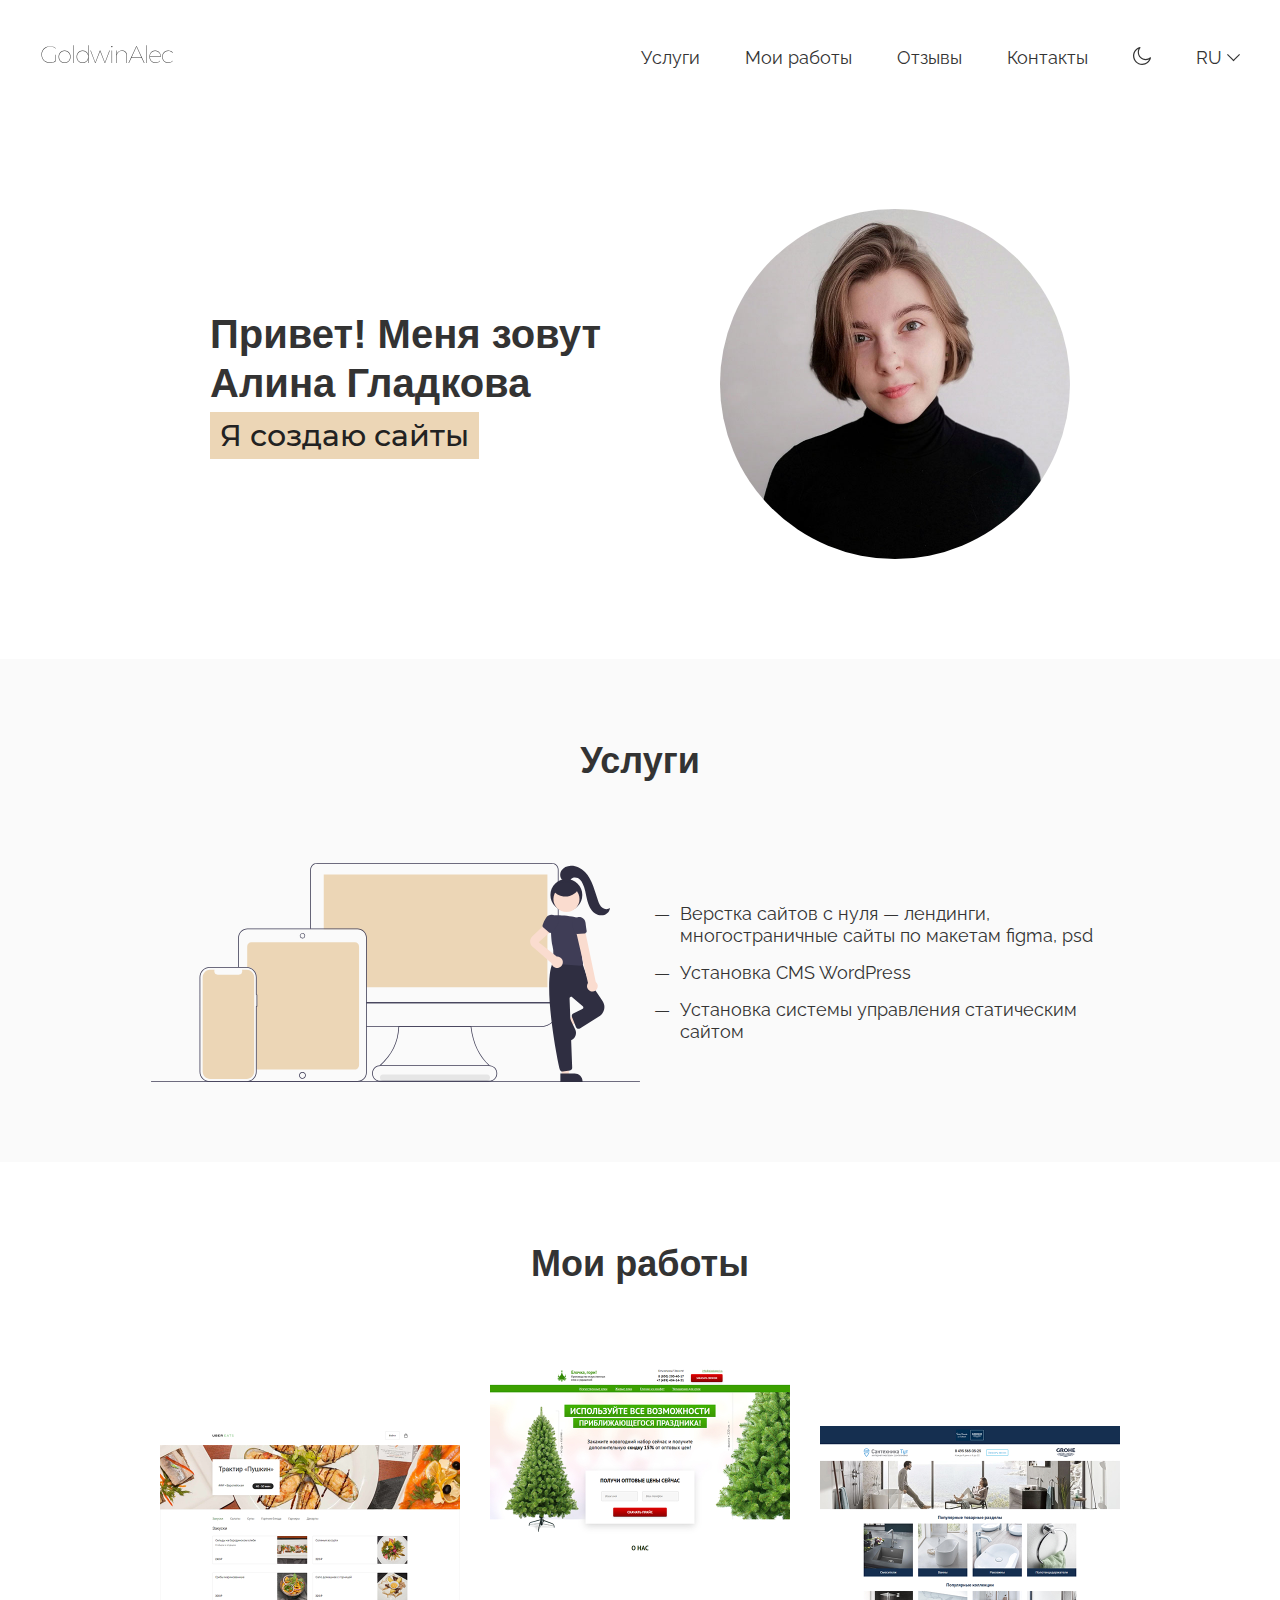
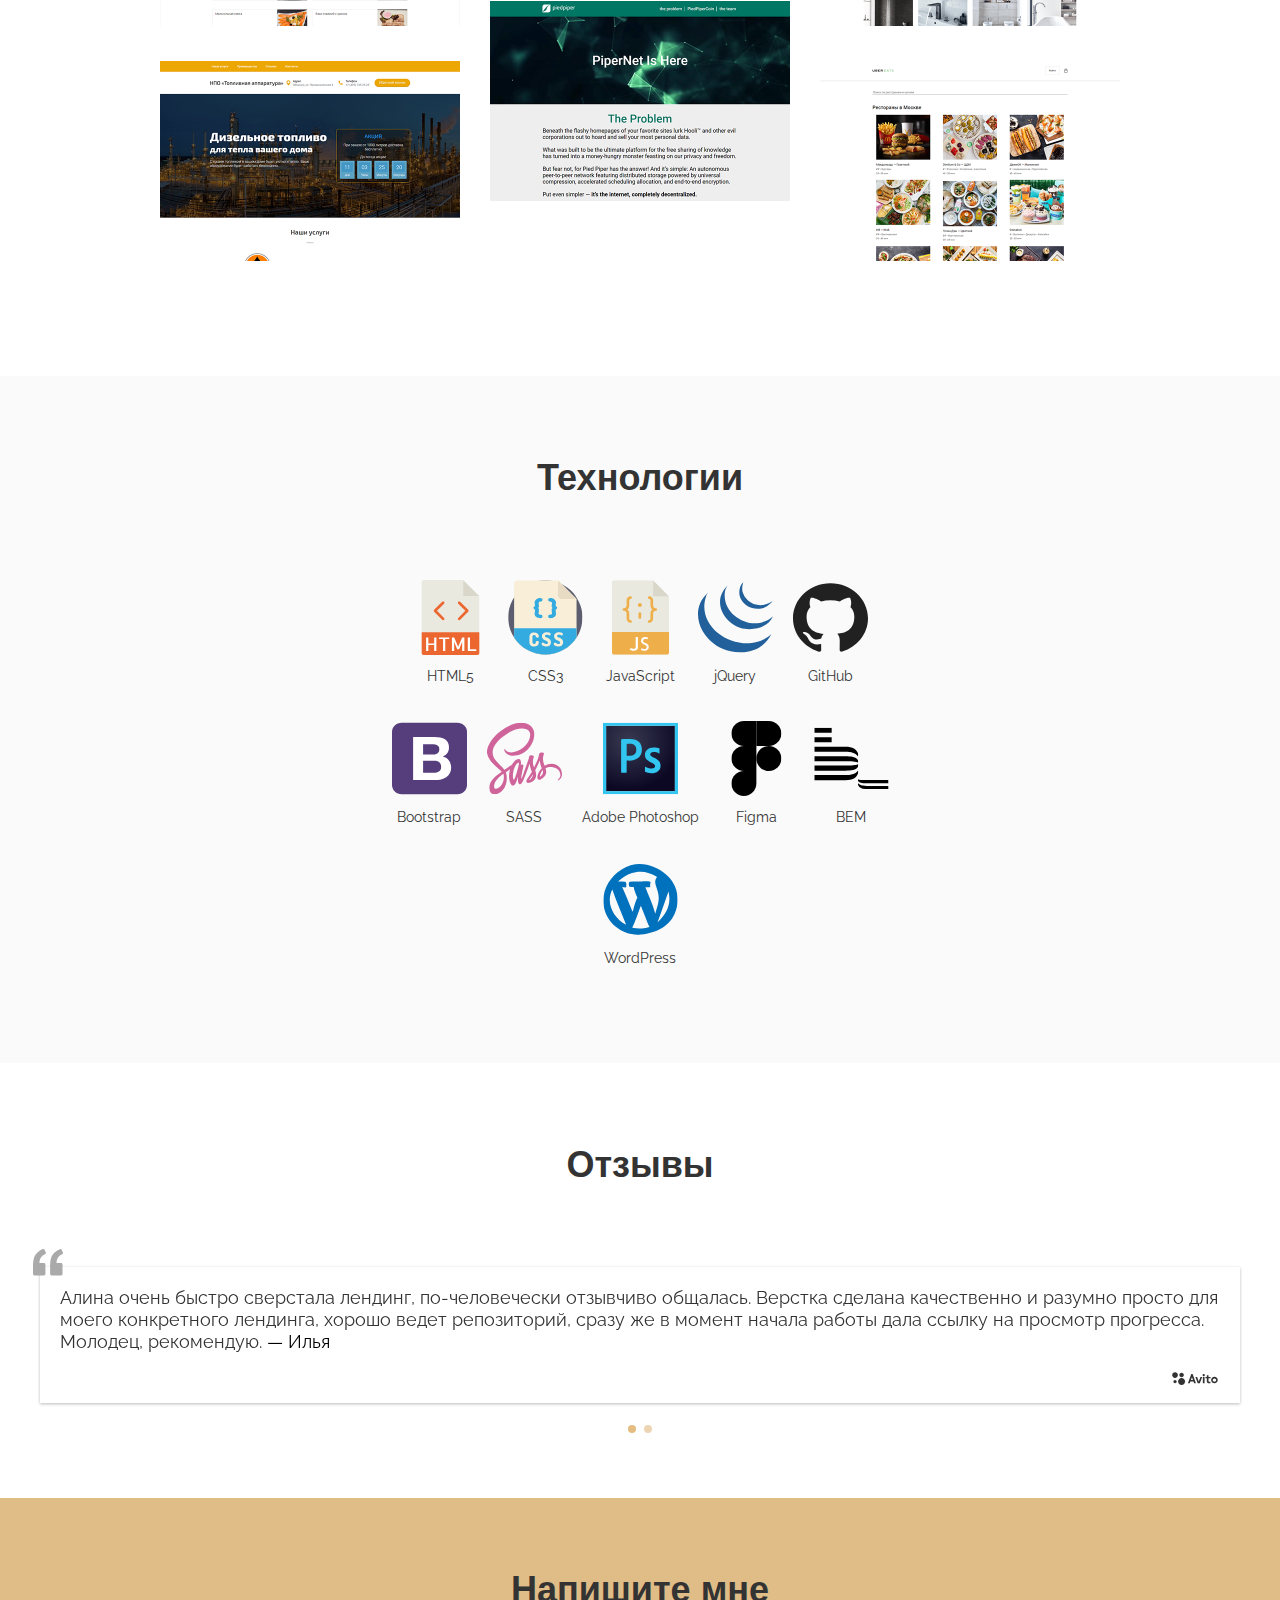
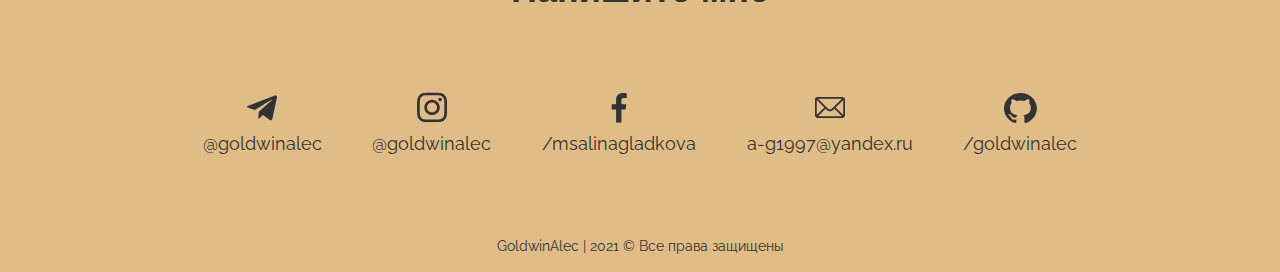
==== index.html @ f37d3c30 "Update theme switch" ====
<!DOCTYPE html>
<html lang="ru">
  <head>
    <meta charset="UTF-8" />
    <meta name="viewport" content="width=device-width, initial-scale=1.0" />
    <title>Разработка сайтов &mdash; GoldwinAlec</title>
    <meta
      name="keywords"
      content="верстка и создание сайтов с нуля по макетам figma, psd, wordpress, установка админ-панели, textolite, вебсайт"
    />
    <meta
      name="description"
      content="Верстка и создание сайтов с нуля по макетам figma, psd, натяжка на WordPress, установка системы управления статическим сайтом"
    />
    <link rel="shortcut icon" href="/images/favicon.ico" type="image/x-icon" />
    <link rel="shortcut icon" href="images/favicon.ico" />
    <link rel="icon" sizes="16x16 32x32 64x64" href="images/favicon.ico" />
    <link
      rel="icon"
      type="image/png"
      sizes="196x196"
      href="images/favicon-192.png"
    />
    <link
      rel="icon"
      type="image/png"
      sizes="160x160"
      href="images/favicon-160.png"
    />
    <link
      rel="icon"
      type="image/png"
      sizes="96x96"
      href="images/favicon-96.png"
    />
    <link
      rel="icon"
      type="image/png"
      sizes="64x64"
      href="images/favicon-64.png"
    />
    <link
      rel="icon"
      type="image/png"
      sizes="32x32"
      href="images/favicon-32.png"
    />
    <link
      rel="icon"
      type="image/png"
      sizes="16x16"
      href="images/favicon-16.png"
    />
    <link rel="apple-touch-icon" href="/favicon-57.png" />
    <link
      rel="apple-touch-icon"
      sizes="114x114"
      href="images/favicon-114.png"
    />
    <link rel="apple-touch-icon" sizes="72x72" href="images/favicon-72.png" />
    <link
      rel="apple-touch-icon"
      sizes="144x144"
      href="images/favicon-144.png"
    />
    <link rel="apple-touch-icon" sizes="60x60" href="images/favicon-60.png" />
    <link
      rel="apple-touch-icon"
      sizes="120x120"
      href="images/favicon-120.png"
    />
    <link rel="apple-touch-icon" sizes="76x76" href="images/favicon-76.png" />
    <link
      rel="apple-touch-icon"
      sizes="152x152"
      href="images/favicon-152.png"
    />
    <link
      rel="apple-touch-icon"
      sizes="180x180"
      href="images/favicon-180.png"
    />
    <meta name="msapplication-TileColor" content="#FFFFFF" />
    <meta name="msapplication-TileImage" content="images/favicon-144.png" />
    <meta name="msapplication-config" content="/browserconfig.xml" />
    <link rel="stylesheet" href="/css/normalize.css" />
    <link rel="stylesheet" href="/css/swiper.min.css" />
    <link rel="stylesheet" href="/css/style.css" />
  </head>

  <body class="page page--dark">
    <header class="header">
      <div class="container">
        <div class="header__inner">
          <svg
            class="header__logo"
            width="134"
            height="29"
            viewBox="0 0 134 29"
            fill="none"
            xmlns="http://www.w3.org/2000/svg"
          >
            <path
              d="M15.432 14.768H15.888V20.912C15.184 21.616 14.328 22.152 13.32 22.52C12.328 22.888 11.256 23.072 10.104 23.072C8.456 23.072 6.968 22.704 5.64 21.968C4.328 21.232 3.296 20.224 2.544 18.944C1.792 17.648 1.416 16.2 1.416 14.6C1.416 13 1.792 11.56 2.544 10.28C3.296 8.984 4.328 7.968 5.64 7.232C6.968 6.496 8.456 6.128 10.104 6.128C11.272 6.128 12.352 6.312 13.344 6.68C14.336 7.032 15.184 7.56 15.888 8.264L15.6 8.6C14.192 7.256 12.36 6.584 10.104 6.584C8.568 6.584 7.168 6.936 5.904 7.64C4.656 8.344 3.672 9.312 2.952 10.544C2.248 11.76 1.896 13.112 1.896 14.6C1.896 16.088 2.248 17.448 2.952 18.68C3.672 19.896 4.656 20.856 5.904 21.56C7.168 22.264 8.568 22.616 10.104 22.616C12.328 22.616 14.104 21.984 15.432 20.72V14.768ZM24.5859 23.072C23.4499 23.072 22.4179 22.808 21.4899 22.28C20.5779 21.736 19.8579 20.984 19.3299 20.024C18.8179 19.064 18.5619 17.984 18.5619 16.784C18.5619 15.584 18.8179 14.512 19.3299 13.568C19.8579 12.608 20.5779 11.864 21.4899 11.336C22.4179 10.792 23.4499 10.52 24.5859 10.52C25.7219 10.52 26.7459 10.792 27.6579 11.336C28.5859 11.864 29.3059 12.608 29.8179 13.568C30.3459 14.512 30.6099 15.584 30.6099 16.784C30.6099 17.984 30.3459 19.064 29.8179 20.024C29.3059 20.984 28.5859 21.736 27.6579 22.28C26.7459 22.808 25.7219 23.072 24.5859 23.072ZM24.5859 22.616C25.6259 22.616 26.5699 22.368 27.4179 21.872C28.2659 21.376 28.9299 20.688 29.4099 19.808C29.8899 18.912 30.1299 17.904 30.1299 16.784C30.1299 15.664 29.8899 14.664 29.4099 13.784C28.9299 12.888 28.2659 12.2 27.4179 11.72C26.5699 11.224 25.6259 10.976 24.5859 10.976C23.5459 10.976 22.6019 11.224 21.7539 11.72C20.9059 12.2 20.2419 12.888 19.7619 13.784C19.2819 14.664 19.0419 15.664 19.0419 16.784C19.0419 17.904 19.2819 18.912 19.7619 19.808C20.2419 20.688 20.9059 21.376 21.7539 21.872C22.6019 22.368 23.5459 22.616 24.5859 22.616ZM33.3544 5.192H33.8344V23H33.3544V5.192ZM48.6184 5.192V23H48.1384V19.208C47.7224 20.392 47.0184 21.336 46.0264 22.04C45.0344 22.728 43.8904 23.072 42.5944 23.072C41.4744 23.072 40.4504 22.808 39.5224 22.28C38.6104 21.736 37.8904 20.984 37.3624 20.024C36.8344 19.064 36.5704 17.984 36.5704 16.784C36.5704 15.584 36.8344 14.512 37.3624 13.568C37.8904 12.608 38.6104 11.864 39.5224 11.336C40.4504 10.792 41.4744 10.52 42.5944 10.52C43.8744 10.52 45.0104 10.872 46.0024 11.576C47.0104 12.264 47.7224 13.192 48.1384 14.36V5.192H48.6184ZM42.5944 22.616C43.6344 22.616 44.5784 22.368 45.4264 21.872C46.2744 21.376 46.9384 20.688 47.4184 19.808C47.8984 18.912 48.1384 17.904 48.1384 16.784C48.1384 15.664 47.8984 14.664 47.4184 13.784C46.9384 12.888 46.2744 12.2 45.4264 11.72C44.5784 11.224 43.6344 10.976 42.5944 10.976C41.5544 10.976 40.6104 11.224 39.7624 11.72C38.9144 12.2 38.2504 12.888 37.7704 13.784C37.2904 14.664 37.0504 15.664 37.0504 16.784C37.0504 17.904 37.2904 18.912 37.7704 19.808C38.2504 20.688 38.9144 21.376 39.7624 21.872C40.6104 22.368 41.5544 22.616 42.5944 22.616ZM69.8799 10.592L65.1039 23H64.6719L60.1119 11.264L55.5279 23H55.1199L50.3439 10.592H50.8239L55.3119 22.424L59.8719 10.592H60.3279L64.8879 22.424L69.3759 10.592H69.8799ZM71.6053 10.592H72.0853V23H71.6053V10.592ZM71.8453 7.16C71.6693 7.16 71.5173 7.096 71.3893 6.968C71.2773 6.84 71.2213 6.696 71.2213 6.536C71.2213 6.36 71.2773 6.216 71.3893 6.104C71.5173 5.976 71.6693 5.912 71.8453 5.912C72.0053 5.912 72.1493 5.976 72.2773 6.104C72.4053 6.216 72.4693 6.36 72.4693 6.536C72.4693 6.696 72.4053 6.84 72.2773 6.968C72.1493 7.096 72.0053 7.16 71.8453 7.16ZM81.9733 10.52C83.5253 10.52 84.7413 10.968 85.6213 11.864C86.5013 12.744 86.9413 14.016 86.9413 15.68V23H86.4613V15.68C86.4613 14.16 86.0693 13 85.2853 12.2C84.5173 11.384 83.4213 10.976 81.9973 10.976C80.3813 10.976 79.1013 11.464 78.1573 12.44C77.2293 13.4 76.7653 14.672 76.7653 16.256V23H76.2853V10.592H76.7653V13.904C77.1493 12.848 77.7893 12.024 78.6853 11.432C79.5813 10.824 80.6773 10.52 81.9733 10.52ZM101.629 17.936H91.3566L89.0046 23H88.4526L96.2526 6.2H96.7326L104.533 23H103.981L101.629 17.936ZM101.413 17.48L96.4926 6.848L91.5726 17.48H101.413ZM106.2 5.192H106.68V23H106.2V5.192ZM120.912 16.784H109.872C109.872 17.904 110.12 18.912 110.616 19.808C111.112 20.688 111.792 21.376 112.656 21.872C113.536 22.368 114.52 22.616 115.608 22.616C116.456 22.616 117.248 22.456 117.984 22.136C118.736 21.8 119.352 21.32 119.832 20.696L120.168 21.032C119.624 21.688 118.952 22.192 118.152 22.544C117.352 22.896 116.504 23.072 115.608 23.072C114.424 23.072 113.36 22.808 112.416 22.28C111.488 21.736 110.752 20.984 110.208 20.024C109.68 19.064 109.416 17.984 109.416 16.784C109.416 15.584 109.664 14.512 110.16 13.568C110.656 12.608 111.336 11.864 112.2 11.336C113.08 10.792 114.064 10.52 115.152 10.52C116.224 10.52 117.2 10.784 118.08 11.312C118.96 11.84 119.648 12.568 120.144 13.496C120.656 14.424 120.912 15.48 120.912 16.664V16.784ZM115.152 10.976C114.192 10.976 113.32 11.208 112.536 11.672C111.752 12.136 111.12 12.776 110.64 13.592C110.176 14.408 109.92 15.32 109.872 16.328H120.456C120.408 15.32 120.144 14.408 119.664 13.592C119.184 12.776 118.552 12.136 117.768 11.672C116.984 11.208 116.112 10.976 115.152 10.976ZM128.278 23.072C127.11 23.072 126.062 22.808 125.134 22.28C124.206 21.736 123.478 20.992 122.95 20.048C122.438 19.088 122.182 18 122.182 16.784C122.182 15.568 122.438 14.488 122.95 13.544C123.478 12.584 124.206 11.84 125.134 11.312C126.062 10.784 127.11 10.52 128.278 10.52C129.19 10.52 130.03 10.696 130.798 11.048C131.582 11.384 132.23 11.88 132.742 12.536L132.406 12.896C131.942 12.256 131.35 11.776 130.63 11.456C129.91 11.136 129.126 10.976 128.278 10.976C127.206 10.976 126.238 11.224 125.374 11.72C124.526 12.2 123.862 12.888 123.382 13.784C122.902 14.664 122.662 15.664 122.662 16.784C122.662 17.92 122.902 18.928 123.382 19.808C123.862 20.688 124.526 21.376 125.374 21.872C126.238 22.368 127.206 22.616 128.278 22.616C129.126 22.616 129.91 22.456 130.63 22.136C131.35 21.816 131.942 21.336 132.406 20.696L132.742 21.056C132.23 21.712 131.582 22.216 130.798 22.568C130.03 22.904 129.19 23.072 128.278 23.072Z"
            />
          </svg>
          <div class="header__nav">
            <a class="header__nav-toggle" id="header__nav-toggle" href="#">
              <span class="header__nav-line"></span>
              <span class="header__nav-line"></span>
              <span class="header__nav-line"></span>
            </a>
            <ul class="header__menu">
              <li class="header__menu-item">
                <a class="header__menu-link" href="#services">Услуги</a>
              </li>
              <li class="header__menu-item">
                <a class="header__menu-link" href="#projects">Мои работы</a>
              </li>
              <li class="header__menu-item">
                <a class="header__menu-link" href="#feedback">Отзывы</a>
              </li>
              <li class="header__menu-item">
                <a class="header__menu-link" href="#contacts">Контакты</a>
              </li>
              <li class="header__menu-item header__theme"></li>
              <li class="header__menu-item header__lang header__lang--dark">
                RU
                <img
                  src="/images/arrow-down.svg"
                  alt="Язык"
                  class="header__lang-img header__lang-img--dark"
                />
                <img
                  src="/images/arrow-down-light.svg"
                  alt="Язык"
                  class="header__lang-img header__lang-img--light"
                />
                <a
                  href="https://goldwinalec.netlify.app/"
                  class="header__lang-link header__lang-link--disabled"
                  >EN</a
                >
              </li>
            </ul>
          </div>
          <!-- /.header__nav -->
        </div>
      </div>
    </header>
    <main class="main">
      <div class="container">
        <div class="main__inner">
          <h1 class="main__title">
            Привет! Меня зовут Алина Гладкова
            <span class="main__text">Я создаю сайты</span>
          </h1>
          <img class="main__img" src="/images/main-img.jpg" alt="" />
        </div>
      </div>
    </main>
    <section class="services" id="services">
      <div class="container">
        <h2 class="services__title title">Услуги</h2>
        <div class="services__inner">
          <img
            class="services__img services__img--dark"
            src="/images/services-img.svg"
            alt=""
          />
          <img
            class="services__img services__img--light"
            src="/images/services-img-light.svg"
            alt=""
          />
          <ul class="services__list">
            <li class="services__list-item">
              Верстка сайтов с нуля — лендинги, многостраничные сайты по макетам
              figma, psd
            </li>
            <li class="services__list-item">Установка CMS WordPress</li>
            <li class="services__list-item">
              Установка системы управления статическим сайтом
            </li>
          </ul>
        </div>
      </div>
    </section>
    <section class="projects" id="projects">
      <div class="container">
        <h2 class="projects__title title">Мои работы</h2>
        <div class="projects__items items swiper-container">
          <div class="items__wrapper swiper-wrapper">
            <div class="items__slide swiper-slide">
              <img
                src="/images/works-img-1.jpg"
                alt=""
                class="items__img"
                data-modal="1"
              />
            </div>
            <div class="items__slide swiper-slide">
              <img
                src="/images/works-img-2.jpg"
                alt=""
                class="items__img"
                data-modal="2"
              />
            </div>
            <div class="items__slide swiper-slide">
              <img
                src="/images/works-img-3.jpg"
                alt=""
                class="items__img"
                data-modal="3"
              />
            </div>
            <div class="items__slide swiper-slide">
              <img
                src="/images/works-img-4.jpg"
                alt=""
                class="items__img"
                data-modal="4"
              />
            </div>
            <div class="items__slide swiper-slide">
              <img
                src="/images/works-img-5.jpg"
                alt=""
                class="items__img"
                data-modal="5"
              />
            </div>
            <div class="items__slide swiper-slide">
              <img
                src="/images/works-img-6.jpg"
                alt=""
                class="items__img"
                data-modal="6"
              />
            </div>
          </div>
          <div class="swiper-pagination"></div>
        </div>
      </div>
    </section>
    <section class="technologies" id="technologies">
      <div class="container">
        <h2 class="technologies__title title">Технологии</h2>
        <div class="technologies__items">
          <div class="technologies__item item">
            <img src="/images/technologies-1.svg" alt="" class="item__img" />
            <h3 class="item__title">HTML5</h3>
          </div>
          <div class="technologies__item item">
            <img src="/images/technologies-2.svg" alt="" class="item__img" />
            <h3 class="item__title">CSS3</h3>
          </div>
          <div class="technologies__item item">
            <img src="/images/technologies-3.svg" alt="" class="item__img" />
            <h3 class="item__title">JavaScript</h3>
          </div>
          <div class="technologies__item item">
            <img src="/images/technologies-4.svg" alt="" class="item__img" />
            <h3 class="item__title">jQuery</h3>
          </div>
          <div class="technologies__item item">
            <img
              src="/images/technologies-5.svg"
              alt=""
              class="item__img item__img--switch item__img--dark"
            />
            <img
              src="/images/technologies-5-light.svg"
              alt=""
              class="item__img item__img--switch item__img--light"
            />
            <h3 class="item__title">GitHub</h3>
          </div>
          <div class="technologies__item item">
            <img src="/images/technologies-6.svg" alt="" class="item__img" />
            <h3 class="item__title">Bootstrap</h3>
          </div>
          <div class="technologies__item item">
            <img src="/images/technologies-7.svg" alt="" class="item__img" />
            <h3 class="item__title">SASS</h3>
          </div>
          <div class="technologies__item item">
            <img src="/images/technologies-8.svg" alt="" class="item__img" />
            <h3 class="item__title">Adobe Photoshop</h3>
          </div>
          <div class="technologies__item item">
            <img
              src="/images/technologies-9.svg"
              alt=""
              class="item__img item__img--switch item__img--dark"
            />
            <img
              src="/images/technologies-9-light.svg"
              alt=""
              class="item__img item__img--switch item__img--light"
            />
            <h3 class="item__title">Figma</h3>
          </div>
          <div class="technologies__item item">
            <img
              src="/images/technologies-10.svg"
              alt=""
              class="item__img item__img--switch item__img--dark"
            />
            <img
              src="/images/technologies-10-light.svg"
              alt=""
              class="item__img item__img--switch item__img--light"
            />
            <h3 class="item__title">BEM</h3>
          </div>
          <div class="technologies__item item">
            <img src="/images/technologies-11.svg" alt="" class="item__img" />
            <h3 class="item__title">WordPress</h3>
          </div>
        </div>
      </div>
    </section>
    <section class="feedback" id="feedback">
      <div class="container">
        <h2 class="feedback__title title">Отзывы</h2>
        <div class="feedback__items swiper-container">
          <div class="swiper-wrapper">
            <div class="feedback__item feedback__item--avito swiper-slide">
              <p class="feedback__text">
                Алина очень быстро сверстала лендинг, по-человечески отзывчиво
                общалась. Верстка сделана качественно и разумно просто для моего
                конкретного лендинга, хорошо ведет репозиторий, сразу же в
                момент начала работы дала ссылку на просмотр прогресса. Молодец,
                рекомендую.
                <span class="feedback__author">&mdash; Илья</span>
              </p>
              <a
                href="https://www.avito.ru/user/b285ab4ba433742251fb1640a9ac8f60/profile?id=2037379224&src=item&page_from=from_item_card&iid=2037379224"
                class="feedback__link"
                target="_blank"
                ><img
                  src="/images/avito.svg"
                  alt="Avito"
                  class="img__feedback__link-img"
              /></a>
            </div>
            <div class="feedback__item feedback__item--avito swiper-slide">
              <p class="feedback__text">
                Грамотный, отзывчивый специалист. Работает четко и качественно,
                предоплату в данном случае считаю вполне справедливой. Остался
                доволен :)
                <span class="feedback__author">&mdash; Максим</span>
              </p>
              <a
                href="https://www.avito.ru/user/b285ab4ba433742251fb1640a9ac8f60/profile?id=2037379224&src=item&page_from=from_item_card&iid=2037379224"
                class="feedback__link"
                target="_blank"
                ><img
                  src="/images/avito.svg"
                  alt="Avito"
                  class="img__feedback__link-img"
              /></a>
            </div>
          </div>
          <div class="swiper-pagination"></div>
        </div>
      </div>
    </section>
    <footer class="footer" id="contacts">
      <div class="container">
        <h3 class="footer__title title">Напишите мне</h3>
        <div class="footer__inner">
          <ul class="footer__social social-list">
            <li class="social-list__item">
              <a
                href="https://t.me/goldwinalec"
                class="social-list__link"
                target="_blank"
              >
                <img
                  src="/images/social-icon-1.svg"
                  alt=""
                  class="social-list__img"
                /><span>@goldwinalec</span>
              </a>
            </li>
            <li class="social-list__item">
              <a
                href="https://www.instagram.com/goldwinalec"
                class="social-list__link"
                target="_blank"
              >
                <img
                  src="/images/social-icon-2.svg"
                  alt=""
                  class="social-list__img"
                /><span>@goldwinalec</span>
              </a>
            </li>
            <li class="social-list__item">
              <a
                href="https://www.facebook.com/msalinagladkova"
                class="social-list__link"
                target="_blank"
              >
                <img
                  src="/images/social-icon-3.svg"
                  alt=""
                  class="social-list__img"
                /><span>/msalinagladkova</span>
              </a>
            </li>
            <li class="social-list__item">
              <a
                href="mailto:a-g1997@yandex.ru"
                class="social-list__link"
                target="_blank"
              >
                <img
                  src="/images/social-icon-4.svg"
                  alt=""
                  class="social-list__img"
                /><span>a-g1997@yandex.ru</span>
              </a>
            </li>
            <li class="social-list__item">
              <a
                href="https://github.com/goldwinalec"
                class="social-list__link"
                target="_blank"
              >
                <img
                  src="/images/social-icon-5.svg"
                  alt=""
                  class="social-list__img"
                />/goldwinalec<span></span>
              </a>
            </li>
          </ul>
        </div>
        <div class="footer__policy">
          GoldwinAlec | 2021 © Все права защищены
        </div>
      </div>
    </footer>
    <div class="modal modal--dark" data-modal="1">
      <div class="container">
        <div class="modal__inner">
          <table class="modal__table table">
            <tr class="table__row">
              <td class="table__title">Тип проекта:</td>
              <td class="table__text">Учебный</td>
            </tr>
            <tr class="table__row">
              <td class="table__title">Задачи:</td>
              <td class="table__text">
                <ul class="table__list">
                  <li class="table__list-item">
                    Верстка страницы по макету адаптивно с использованием
                    Bootstrap
                  </li>
                  <li class="table__list-item">
                    Табы-переключатели меню на JavaScript
                  </li>
                  <li class="table__list-item">
                    Кнопка возврата к началу страницы
                  </li>
                </ul>
              </td>
            </tr>
            <tr class="table__row">
              <td class="table__title">Срок выполнения:</td>
              <td class="table__text">2 дня</td>
            </tr>
            <tr class="table__row">
              <td class="table__title">Ссылка:</td>
              <td class="table__text">
                <a
                  class="table__link"
                  href="https://goldwinalec-pushkin-restaurant.netlify.app"
                  target="_blank"
                  >https://goldwinalec-pushkin-restaurant.netlify.app</a
                >
              </td>
            </tr>
          </table>
          <div class="modal__mockups mockups">
            <div class="mockups__devices devices__laptop">
              <div class="devices__laptop-screen">
                <img
                  src="/images/mockups-laptop-1.jpg"
                  class="mockups__laptop"
                  alt=""
                />
              </div>
            </div>
            <div class="mockups__devices devices__mobile">
              <div class="devices__mobile-screen">
                <img
                  src="/images/mockups-mobile-1.jpg"
                  class="mockups__mobile"
                  alt=""
                />
              </div>
            </div>
          </div>
        </div>
        <img class="modal__close" src="/images/close.svg" alt="" />
      </div>
    </div>
    <div class="modal modal--dark" data-modal="2">
      <div class="container">
        <div class="modal__inner">
          <table class="modal__table table">
            <tr class="table__row">
              <td class="table__title">Тип проекта:</td>
              <td class="table__text">Учебный</td>
            </tr>
            <tr class="table__row">
              <td class="table__title">Задачи:</td>
              <td class="table__text">
                <ul class="table__list">
                  <li class="table__list-item">
                    Верстка лендинга по макету адаптивно с использованием
                    Bootstrap
                  </li>
                  <li class="table__list-item">
                    Слайдер с товарами каталогов для мобильных устройств
                  </li>
                  <li class="table__list-item">
                    Кнопка возврата к началу страницы
                  </li>
                  <li class="table__list-item">Интерактивная карта</li>
                </ul>
              </td>
            </tr>
            <tr class="table__row">
              <td class="table__title">Срок выполнения:</td>
              <td class="table__text">7 дней</td>
            </tr>
            <tr class="table__row">
              <td class="table__title">Ссылка:</td>
              <td class="table__text">
                <a
                  class="table__link"
                  href="https://goldwinalec-christmas-trees.netlify.app/"
                  target="_blank"
                  >https://goldwinalec-christmas-trees.netlify.app/</a
                >
              </td>
            </tr>
          </table>
          <div class="modal__mockups mockups">
            <div class="mockups__devices devices__laptop">
              <div class="devices__laptop-screen">
                <img
                  src="/images/mockups-laptop-2.jpg"
                  class="mockups__laptop"
                  alt=""
                />
              </div>
            </div>
            <div class="mockups__devices devices__mobile">
              <div class="devices__mobile-screen">
                <img
                  src="/images/mockups-mobile-2.jpg"
                  class="mockups__mobile"
                  alt=""
                />
              </div>
            </div>
          </div>
        </div>
        <img class="modal__close" src="/images/close.svg" alt="" />
      </div>
    </div>
    <div class="modal modal--dark" data-modal="3">
      <div class="container">
        <div class="modal__inner">
          <table class="modal__table table">
            <tr class="table__row">
              <td class="table__title">Тип проекта:</td>
              <td class="table__text">Учебный</td>
            </tr>
            <tr class="table__row">
              <td class="table__title">Задачи:</td>
              <td class="table__text">
                <ul class="table__list">
                  <li class="table__list-item">
                    Верстка одной страницы сайта по макету адаптивно с
                    использованием Bootstrap
                  </li>
                  <li class="table__list-item">
                    Слайдер с товарами разных категорий на мобильных устройствах
                  </li>
                  <li class="table__list-item">
                    Увеличение изображений в каталогах при наведении
                  </li>
                </ul>
              </td>
            </tr>
            <tr class="table__row">
              <td class="table__title">Срок выполнения:</td>
              <td class="table__text">3 дня</td>
            </tr>
            <tr class="table__row">
              <td class="table__title">Ссылка:</td>
              <td class="table__text">
                <a
                  class="table__link"
                  href="https://goldwinalec-santehnika-tut.netlify.app/"
                  target="_blank"
                  >https://goldwinalec-santehnika-tut.netlify.app/</a
                >
              </td>
            </tr>
          </table>
          <div class="modal__mockups mockups">
            <div class="mockups__devices devices__laptop">
              <div class="devices__laptop-screen">
                <img
                  src="/images/mockups-laptop-3.jpg"
                  class="mockups__laptop"
                  alt=""
                />
              </div>
            </div>
            <div class="mockups__devices devices__mobile">
              <div class="devices__mobile-screen">
                <img
                  src="/images/mockups-mobile-3.jpg"
                  class="mockups__mobile"
                  alt=""
                />
              </div>
            </div>
          </div>
        </div>
        <img class="modal__close" src="/images/close.svg" alt="" />
      </div>
    </div>
    <div class="modal modal--dark" data-modal="4">
      <div class="container">
        <div class="modal__inner">
          <table class="modal__table table">
            <tr class="table__row">
              <td class="table__title">Тип проекта:</td>
              <td class="table__text">Коммерческий</td>
            </tr>
            <tr class="table__row">
              <td class="table__title">Задачи:</td>
              <td class="table__text">
                <ul class="table__list">
                  <li class="table__list-item">
                    Верстка лендинга по шаблону кроссбраузерно и адаптивно
                  </li>
                  <li class="table__list-item">Эффект параллакса</li>
                  <li class="table__list-item">
                    Таймер для акции на JavaScript
                  </li>
                  <li class="table__list-item">Слайдер с отзывами</li>
                  <li class="table__list-item">
                    Всплывающее окно для отправки заявки
                  </li>
                  <li class="table__list-item">Натяжка на WordPress</li>
                  <li class="table__list-item">
                    Перенос на хостинг, создание почтовых адресов настройка
                    переадресации
                  </li>
                </ul>
              </td>
            </tr>
            <tr class="table__row">
              <td class="table__title">Срок выполнения:</td>
              <td class="table__text">5 дней</td>
            </tr>
            <tr class="table__row">
              <td class="table__title">Ссылка:</td>
              <td class="table__text">
                <a
                  class="table__link"
                  href="https://petroleum24.ru/"
                  target="_blank"
                  >https://petroleum24.ru/</a
                >
              </td>
            </tr>
          </table>
          <div class="modal__mockups mockups">
            <div class="mockups__devices devices__laptop">
              <div class="devices__laptop-screen">
                <img
                  src="/images/mockups-laptop-4.jpg"
                  class="mockups__laptop"
                  alt=""
                />
              </div>
            </div>
            <div class="mockups__devices devices__mobile">
              <div class="devices__mobile-screen">
                <img
                  src="/images/mockups-mobile-4.jpg"
                  class="mockups__mobile"
                  alt=""
                />
              </div>
            </div>
          </div>
        </div>
        <img class="modal__close" src="/images/close.svg" alt="" />
      </div>
    </div>
    <div class="modal modal--dark" data-modal="5">
      <div class="container">
        <div class="modal__inner">
          <table class="modal__table table">
            <tr class="table__row">
              <td class="table__title">Тип проекта:</td>
              <td class="table__text">Учебный</td>
            </tr>
            <tr class="table__row">
              <td class="table__title">Задачи:</td>
              <td class="table__text">
                <ul class="table__list">
                  <li class="table__list-item">
                    Верстка лендинга по макету адаптивно
                  </li>
                  <li class="table__list-item">Фиксированная шапка</li>
                  <li class="table__list-item">
                    Мобильное меню с анимированной кнопкой
                  </li>
                  <li class="table__list-item">
                    Кнопка возврата к началу страницы
                  </li>
                </ul>
              </td>
            </tr>
            <tr class="table__row">
              <td class="table__title">Срок выполнения:</td>
              <td class="table__text">2 дня</td>
            </tr>
            <tr class="table__row">
              <td class="table__title">Ссылка:</td>
              <td class="table__text">
                <a
                  class="table__link"
                  href="https://goldwinalec-piedpiper.netlify.app"
                  target="_blank"
                  >https://goldwinalec-piedpiper.netlify.app</a
                >
              </td>
            </tr>
          </table>
          <div class="modal__mockups mockups">
            <div class="mockups__devices devices__laptop">
              <div class="devices__laptop-screen">
                <img
                  src="/images/mockups-laptop-5.jpg"
                  class="mockups__laptop"
                  alt=""
                />
              </div>
            </div>
            <div class="mockups__devices devices__mobile">
              <div class="devices__mobile-screen">
                <img
                  src="/images/mockups-mobile-5.jpg"
                  class="mockups__mobile"
                  alt=""
                />
              </div>
            </div>
          </div>
        </div>
        <img class="modal__close" src="/images/close.svg" alt="" />
      </div>
    </div>
    <div class="modal modal--dark" data-modal="6">
      <div class="container">
        <div class="modal__inner">
          <table class="modal__table table">
            <tr class="table__row">
              <td class="table__title">Тип проекта:</td>
              <td class="table__text">Учебный</td>
            </tr>
            <tr class="table__row">
              <td class="table__title">Задачи:</td>
              <td class="table__text">
                <ul class="table__list">
                  <li class="table__list-item">
                    Верстка одной страницы сайта адаптивно
                  </li>
                  <li class="table__list-item">
                    Использование сетки Bootstrap
                  </li>
                  <li class="table__list-item">
                    Переход на страницу трактира Пушкин при нажатии на любой
                    ресторан из списка
                  </li>
                  <li class="table__list-item">
                    Кнопка возврата к началу страницы
                  </li>
                </ul>
              </td>
            </tr>
            <tr class="table__row">
              <td class="table__title">Срок выполнения:</td>
              <td class="table__text">2 дня</td>
            </tr>
            <tr class="table__row">
              <td class="table__title">Ссылка:</td>
              <td class="table__text">
                <a
                  class="table__link"
                  href="https://goldwinalec-ubereats.netlify.app/"
                  target="_blank"
                  >https://goldwinalec-ubereats.netlify.app/</a
                >
              </td>
            </tr>
          </table>
          <div class="modal__mockups mockups">
            <div class="mockups__devices devices__laptop">
              <div class="devices__laptop-screen">
                <img
                  src="/images/mockups-laptop-6.jpg"
                  class="mockups__laptop"
                  alt=""
                />
              </div>
            </div>
            <div class="mockups__devices devices__mobile">
              <div class="devices__mobile-screen">
                <img
                  src="/images/mockups-mobile-6.jpg"
                  class="mockups__mobile"
                  alt=""
                />
              </div>
            </div>
          </div>
        </div>
        <img class="modal__close" src="/images/close.svg" alt="" />
      </div>
    </div>
    <a class="top-btn top-btn--invisible" href="#"></a>

    <script src="/js/jquery.js"></script>
    <script src="/js/swiper.min.js"></script>
    <script src="/js/script.js"></script>
  </body>
</html>
---- css/style.css ----
body, .services__list {
  font-family: "Raleway-Regular", sans-serif;
  font-style: normal;
  font-weight: 400;
}

.main__text {
  font-family: "Montserrat-Medium", sans-serif;
  font-style: normal;
  font-weight: 500;
}

.main__title, .title, .table__title {
  font-family: "Montserrat-Semibold", sans-serif;
  font-style: normal;
  font-weight: 600;
}

@font-face {
  font-family: "Raleway-Light";
  font-weight: 300;
  font-display: swap;
  src: url("/fonts/Raleway-Light.woff2") format("woff2"), url("/fonts/Raleway-Light.woff") format("woff");
}

@font-face {
  font-family: "Raleway-Regular";
  font-weight: 400;
  font-display: swap;
  src: url("/fonts/Raleway-Regular.woff2") format("woff2"), url("/fonts/Raleway-Regular.woff") format("woff");
}

@font-face {
  font-family: "Montserrat-Medium";
  font-weight: 500;
  font-display: swap;
  src: url("/fonts/Montserrat-Medium.woff2") format("woff2"), url("/fonts/Montserrat-Medium.woff") format("woff");
}

@font-face {
  font-family: "Montserrat-Semibold";
  font-weight: 600;
  font-display: swap;
  src: url("/fonts/Montserrat-Semibold.woff2") format("woff2"), url("/fonts/Montserrat-Semibold.woff") format("woff");
}

@font-face {
  font-family: "Montserrat-Boldold";
  font-weight: 700;
  font-display: swap;
  src: url("/fonts/Montserrat-Boldold.woff2") format("woff2"), url("/fonts/Montserrat-Boldold.woff") format("woff");
}

*,
*::before,
*::after {
  -webkit-box-sizing: border-box;
          box-sizing: border-box;
}

body {
  -webkit-box-sizing: border-box;
          box-sizing: border-box;
  overflow-x: hidden;
  font-size: 18px;
  line-height: 22px;
  width: 100%;
  height: 100%;
}

.page--dark {
  background-color: #222222;
  color: #ffffff;
}

.page--light {
  background-color: #fff;
  color: #333;
}

.page--disabled {
  overflow-y: hidden;
}

a {
  color: inherit;
  text-decoration: none;
}

ul,
li {
  list-style: none;
  margin: 0;
  padding: 0;
}

.container {
  max-width: 1240px;
  padding: 0 20px;
  margin: 0 auto;
}

.header {
  padding: 40px 0;
}

.header__inner {
  display: -webkit-box;
  display: -webkit-flex;
  display: -ms-flexbox;
  display: flex;
  -webkit-box-pack: justify;
  -webkit-justify-content: space-between;
      -ms-flex-pack: justify;
          justify-content: space-between;
  -webkit-box-align: end;
  -webkit-align-items: flex-end;
      -ms-flex-align: end;
          align-items: flex-end;
}

.page--dark .header__logo path {
  fill: #ffffff;
}

.page--light .header__logo path {
  fill: #333333;
}

.header__nav {
  display: -webkit-box;
  display: -webkit-flex;
  display: -ms-flexbox;
  display: flex;
  -webkit-box-align: end;
  -webkit-align-items: flex-end;
      -ms-flex-align: end;
          align-items: flex-end;
}

.header__nav-toggle {
  display: none;
  -webkit-box-orient: vertical;
  -webkit-box-direction: normal;
  -webkit-flex-direction: column;
      -ms-flex-direction: column;
          flex-direction: column;
  -webkit-box-align: center;
  -webkit-align-items: center;
      -ms-flex-align: center;
          align-items: center;
  -webkit-box-pack: justify;
  -webkit-justify-content: space-between;
      -ms-flex-pack: justify;
          justify-content: space-between;
  width: 30px;
  height: 20px;
  z-index: 101;
}

.header__nav-line {
  width: 100%;
  height: 2px;
  background-color: #aaa;
  transition: all 0.3s ease;
  -webkit-transition: all 0.3s ease;
  -moz-transition: all 0.3s ease;
  -ms-transition: all 0.3s ease;
  -o-transition: all 0.3s ease;
}

.header__nav-line--active:first-child {
  -webkit-transform: translateY(9px) rotate(45deg);
      -ms-transform: translateY(9px) rotate(45deg);
          transform: translateY(9px) rotate(45deg);
}

.header__nav-line--active:nth-child(2) {
  opacity: 0;
}

.header__nav-line--active:last-child {
  -webkit-transform: translateY(-9px) rotate(135deg);
      -ms-transform: translateY(-9px) rotate(135deg);
          transform: translateY(-9px) rotate(135deg);
}

.header__menu {
  display: -webkit-box;
  display: -webkit-flex;
  display: -ms-flexbox;
  display: flex;
  -webkit-box-align: end;
  -webkit-align-items: flex-end;
      -ms-flex-align: end;
          align-items: flex-end;
}

.header__menu--visible {
  padding: 50px;
  display: -webkit-box;
  display: -webkit-flex;
  display: -ms-flexbox;
  display: flex;
  -webkit-box-orient: vertical;
  -webkit-box-direction: normal;
  -webkit-flex-direction: column;
      -ms-flex-direction: column;
          flex-direction: column;
  -webkit-box-align: center;
  -webkit-align-items: center;
      -ms-flex-align: center;
          align-items: center;
  position: fixed;
  top: 0;
  bottom: 0;
  left: 0;
  right: 0;
  z-index: 100;
  -webkit-backdrop-filter: blur(60px);
          backdrop-filter: blur(60px);
}

.header__menu-item + .header__menu-item {
  margin-left: 45px;
}

.header__menu-link:hover {
  text-decoration: underline;
}

.header__theme:hover {
  cursor: pointer;
}

.page--dark .header__theme::before {
  position: absolute;
  top: 0;
  left: 0;
  width: 18px;
  height: 18px;
  background-image: url("/images/switch-dark.svg");
  content: "";
  background-repeat: no-repeat;
  -webkit-background-size: cover;
          background-size: cover;
  background-position: 0 0;
  z-index: 1000;
}

.header__theme {
  position: relative;
  width: 18px;
  height: 22px;
  display: block;
}

.page--light .header__theme::before {
  position: absolute;
  top: 0;
  left: 0;
  width: 18px;
  height: 18px;
  background-image: url("/images/switch-light.svg");
  content: "";
  background-repeat: no-repeat;
  -webkit-background-size: cover;
          background-size: cover;
  background-position: 0 0;
  z-index: 1000;
}

.header__lang {
  display: -webkit-box;
  display: -webkit-flex;
  display: -ms-flexbox;
  display: flex;
  -webkit-box-align: center;
  -webkit-align-items: center;
      -ms-flex-align: center;
          align-items: center;
  -webkit-box-pack: justify;
  -webkit-justify-content: space-between;
      -ms-flex-pack: justify;
          justify-content: space-between;
  position: relative;
  cursor: default;
}

.header__lang-img {
  margin-left: 5px;
  -webkit-transition: -webkit-transform 0.2s;
  transition: -webkit-transform 0.2s;
  transition: transform 0.2s;
  transition: transform 0.2s, -webkit-transform 0.2s;
  -webkit-transition: transform 0.2s;
  -moz-transition: transform 0.2s;
  -ms-transition: transform 0.2s;
  -o-transition: transform 0.2s;
}

.header__lang-link--disabled {
  display: none;
  position: absolute;
  bottom: -25px;
  padding-top: 5px;
  left: 0;
  right: 0;
}

.header__lang:hover .header__lang-link--disabled {
  display: inline;
}

.header__lang:hover .header__lang-img {
  transform: rotate(180deg);
  -webkit-transform: rotate(180deg);
  -moz-transform: rotate(180deg);
  -ms-transform: rotate(180deg);
  -o-transform: rotate(180deg);
}

.page--dark .header__lang-img--dark {
  display: inline;
}

.page--dark .header__lang-img--light {
  display: none;
}

.page--light .header__lang-img--light {
  display: inline;
}

.page--light .header__lang-img--dark {
  display: none;
}

.main__inner {
  display: -webkit-box;
  display: -webkit-flex;
  display: -ms-flexbox;
  display: flex;
  -webkit-box-align: center;
  -webkit-align-items: center;
      -ms-flex-align: center;
          align-items: center;
  -webkit-box-pack: justify;
  -webkit-justify-content: space-between;
      -ms-flex-pack: justify;
          justify-content: space-between;
  max-width: 860px;
  margin: 0 auto;
  padding: 100px 0;
}

.main__title {
  font-size: 40px;
  line-height: 49px;
  width: 450px;
}

.main__text {
  display: inline-block;
  font-size: 30px;
  line-height: 37px;
  color: #222222;
  background: #ecd6b6;
  padding: 5px 10px;
}

.main__img {
  width: 350px;
  height: 350px;
  border-radius: 100%;
  -webkit-border-radius: 100%;
  -moz-border-radius: 100%;
  -ms-border-radius: 100%;
  -o-border-radius: 100%;
}

.title {
  font-size: 36px;
  line-height: 44px;
  text-align: center;
  margin-bottom: 80px;
  margin-top: 0;
}

.services,
.projects,
.technologies {
  padding: 80px 0;
}

.page--dark .services,
.page--dark .technologies {
  background-color: #333333;
}

.page--light .services {
  background-color: #fafafa;
}

.page--light .technologies {
  background-color: #fafafa;
}

.services__inner {
  display: -webkit-box;
  display: -webkit-flex;
  display: -ms-flexbox;
  display: flex;
  -webkit-box-align: center;
  -webkit-align-items: center;
      -ms-flex-align: center;
          align-items: center;
  -webkit-box-pack: center;
  -webkit-justify-content: center;
      -ms-flex-pack: center;
          justify-content: center;
}

.services__img {
  display: block;
}

.page--dark .services__img--dark {
  display: block;
}

.page--dark .services__img--light {
  display: none;
}

.page--light .services__img--light {
  display: block;
}

.page--light .services__img--dark {
  display: none;
}

.services__list {
  max-width: 460px;
  margin-left: 30px;
}

.services__list-item + .services__list-item {
  margin-top: 15px;
}

.table__list {
  -webkit-padding-start: 10px;
          padding-inline-start: 10px;
}

.services__list-item,
.table__list-item {
  list-style-type: "\2014";
  padding-left: 10px;
}

@media (min-width: 769px) {
  .items__wrapper {
    max-width: 960px;
    margin: 0 auto;
    display: -ms-grid;
    display: grid;
    -ms-grid-columns: 300px 300px;
        grid-template-columns: 300px 300px;
    gap: 20px;
    -webkit-box-pack: center;
    -webkit-justify-content: center;
        -ms-flex-pack: center;
            justify-content: center;
  }
}

@media (min-width: 991px) {
  .items__wrapper {
    -ms-grid-columns: 1fr 1fr 1fr;
        grid-template-columns: 1fr 1fr 1fr;
    gap: 30px;
  }
}

.projects .container {
  min-width: 0;
}

.items__img {
  width: 100%;
}

.items__img:hover {
  -webkit-box-shadow: #bbb 0px 1px 3px;
          box-shadow: #bbb 0px 1px 3px;
  cursor: pointer;
}

.items__slide:nth-child(1) {
  margin-top: 60px;
}

.items__slide:nth-child(3) {
  margin-top: 60px;
}

.items__slide:nth-child(5) {
  margin-top: -60px;
}

.technologies__items {
  display: -webkit-box;
  display: -webkit-flex;
  display: -ms-flexbox;
  display: flex;
  -webkit-flex-wrap: wrap;
      -ms-flex-wrap: wrap;
          flex-wrap: wrap;
  gap: 20px;
  max-width: 500px;
  margin: 0 auto;
  -webkit-box-pack: center;
  -webkit-justify-content: center;
      -ms-flex-pack: center;
          justify-content: center;
}

.technologies__item {
  display: -webkit-box;
  display: -webkit-flex;
  display: -ms-flexbox;
  display: flex;
  -webkit-box-orient: vertical;
  -webkit-box-direction: normal;
  -webkit-flex-direction: column;
      -ms-flex-direction: column;
          flex-direction: column;
  -webkit-box-align: center;
  -webkit-align-items: center;
      -ms-flex-align: center;
          align-items: center;
  -webkit-box-pack: justify;
  -webkit-justify-content: space-between;
      -ms-flex-pack: justify;
          justify-content: space-between;
}

.item__title {
  font-size: 14px;
  font-weight: 400;
  margin-top: 10px;
  text-align: center;
}

.item__img {
  height: 75px;
  width: 75px;
}

.page--dark .item__img--dark {
  display: block;
}

.page--dark .item__img--light {
  display: none;
}

.page--light .item__img--light {
  display: block;
}

.page--light .item__img--dark {
  display: none;
}

.feedback {
  padding: 80px 0;
}

.feedback__item {
  background-color: #fff;
  color: #333;
  padding: 20px;
  padding-bottom: 50px;
  position: relative;
}

.feedback__item {
  -webkit-box-shadow: #bbb 0px 1px 3px;
          box-shadow: #bbb 0px 1px 3px;
}

.feedback__items .slick-track {
  -webkit-box-pack: stretch;
  -webkit-justify-content: stretch;
      -ms-flex-pack: stretch;
          justify-content: stretch;
  display: -webkit-box;
  display: -webkit-flex;
  display: -ms-flexbox;
  display: flex;
}

.feedback__items .slick-list {
  overflow: visible;
}

.feedback__item::before {
  position: absolute;
  content: "";
  width: 30px;
  height: 27px;
  background-image: url("/images/quote.svg");
  background-repeat: no-repeat;
  background-position: center;
  left: -7px;
  top: -18px;
}

.feedback__text {
  margin: 0;
  padding: 0;
}

.feedback__link {
  position: absolute;
  bottom: 10px;
  right: 20px;
}

.feedback__author {
  color: #000;
}

.swiper-slide {
  height: unset;
}

.swiper-pagination-bullet {
  background-color: #e8cba0;
  opacity: 0.8;
}

.swiper-pagination-bullet-active {
  background: #e0ad62;
}

.swiper-wrapper {
  margin-bottom: 30px;
}

.feedback__items.swiper-container {
  padding: 20px;
  margin: -20px;
}

.feedback__items .swiper-wrapper {
  margin-bottom: 15px;
}

.swiper-container-horizontal > .swiper-pagination-bullets,
.swiper-pagination-custom,
.swiper-pagination-fraction {
  bottom: 0;
}

.footer {
  background-color: #e0bc86;
  padding: 70px 0 15px;
  color: #333333;
}

.footer__inner {
  max-width: 900px;
  margin: 0 auto;
}

.footer__social {
  display: -webkit-box;
  display: -webkit-flex;
  display: -ms-flexbox;
  display: flex;
  -webkit-box-align: center;
  -webkit-align-items: center;
      -ms-flex-align: center;
          align-items: center;
  -webkit-justify-content: space-around;
      -ms-flex-pack: distribute;
          justify-content: space-around;
  padding: 0;
  margin-bottom: 80px;
}

.social-list__link {
  display: -webkit-box;
  display: -webkit-flex;
  display: -ms-flexbox;
  display: flex;
  -webkit-box-orient: vertical;
  -webkit-box-direction: normal;
  -webkit-flex-direction: column;
      -ms-flex-direction: column;
          flex-direction: column;
  -webkit-box-align: center;
  -webkit-align-items: center;
      -ms-flex-align: center;
          align-items: center;
  -webkit-box-pack: center;
  -webkit-justify-content: center;
      -ms-flex-pack: center;
          justify-content: center;
}

.social-list__link:hover {
  text-decoration: underline;
}

.social-list__item + .social-list__item {
  margin-left: 25px;
}

.social-list__img {
  margin-bottom: 10px;
}

.social-list__img {
  vertical-align: middle;
}

.footer__policy {
  text-align: center;
  font-size: 14px;
}

.modal {
  position: fixed;
  top: 0;
  bottom: 0;
  left: 0;
  right: 0;
  height: 100vh;
  padding: 20px 0;
  -webkit-backdrop-filter: blur(30px);
          backdrop-filter: blur(30px);
  z-index: 100000;
  background-color: rgba(51, 51, 51, 0.8);
  display: none;
}

.modal--opened {
  display: block;
}

.page--light .modal {
  color: #fff;
}

.modal__inner {
  display: -webkit-box;
  display: -webkit-flex;
  display: -ms-flexbox;
  display: flex;
  -webkit-box-align: center;
  -webkit-align-items: center;
      -ms-flex-align: center;
          align-items: center;
  -webkit-box-pack: justify;
  -webkit-justify-content: space-between;
      -ms-flex-pack: justify;
          justify-content: space-between;
  height: 100vh;
}

.modal__table {
  font-size: 12px;
  border-spacing: 0;
}

.table__row {
  vertical-align: top;
}

.table__list {
  margin: 0;
}

.table__link {
  text-decoration: underline;
}

.modal__close {
  position: fixed;
  right: 20px;
  top: 20px;
  cursor: pointer;
}

.modal__mockups {
  position: relative;
  display: -webkit-box;
  display: -webkit-flex;
  display: -ms-flexbox;
  display: flex;
  -webkit-box-align: center;
  -webkit-align-items: center;
      -ms-flex-align: center;
          align-items: center;
}

.devices__laptop {
  background-image: url("/images/laptop.svg");
  background-repeat: no-repeat;
  -webkit-background-size: cover;
          background-size: cover;
  width: 500px;
  height: 293px;
}

.devices__laptop-screen {
  width: 390px;
  height: 253px;
  margin: 0 auto;
  margin-top: 8px;
  display: block;
  position: relative;
  border-radius: 3px;
  -webkit-border-radius: 3px;
  -moz-border-radius: 3px;
  -ms-border-radius: 3px;
  -o-border-radius: 3px;
  overflow: auto;
  -webkit-overflow-scrolling: touch;
}

.mockups__devices {
  margin: 0 5px;
}

.mockups__laptop {
  position: absolute;
  top: 0;
  right: 0;
  left: 0;
  bottom: 0;
  width: 100%;
}

.devices__mobile {
  background-image: url("/images/mobile.svg");
  background-repeat: no-repeat;
  -webkit-background-size: 100% 100%;
          background-size: 100% 100%;
  width: 146px;
  height: 293px;
  z-index: 1000;
}

.devices__mobile-screen {
  width: 129px;
  height: 280px;
  margin: 0 auto;
  margin-top: 7px;
  display: block;
  position: relative;
  border-radius: 15px;
  -webkit-border-radius: 15px;
  -moz-border-radius: 15px;
  -ms-border-radius: 15px;
  -o-border-radius: 15px;
  overflow: auto;
  -webkit-overflow-scrolling: touch;
  z-index: -1;
}

.mockups__mobile {
  position: absolute;
  top: 0;
  right: 0;
  left: 0;
  bottom: 0;
  width: 100%;
}

.top-btn {
  background-image: url("/images/top-btn.svg");
  background-repeat: no-repeat;
  -webkit-background-size: 20px 20px;
          background-size: 20px 20px;
  background-position: center center;
  width: 50px;
  height: 50px;
  position: fixed;
  bottom: 20px;
  right: 20px;
  background-color: rgba(170, 170, 170, 0.7);
  border: 1px solid #ccc;
  border-radius: 50%;
  cursor: pointer;
  z-index: 10000;
  -webkit-border-radius: 50%;
  -moz-border-radius: 50%;
  -ms-border-radius: 50%;
  -o-border-radius: 50%;
}

.top-btn--visible {
  display: block;
}

.top-btn--invisible {
  display: none;
}

@media (max-width: 1024px) {
  .modal__inner {
    -webkit-box-orient: vertical;
    -webkit-box-direction: reverse;
    -webkit-flex-direction: column-reverse;
        -ms-flex-direction: column-reverse;
            flex-direction: column-reverse;
    -webkit-box-pack: center;
    -webkit-justify-content: center;
        -ms-flex-pack: center;
            justify-content: center;
  }
  .table {
    margin-top: 10px;
  }
  .table__list-item + .table__list-item {
    margin-top: 0;
  }
  .devices__laptop {
    width: 365px;
    height: 210px;
  }
  .devices__laptop-screen {
    width: 285px;
    height: 182px;
  }
  .devices__mobile {
    height: 210px;
  }
  .devices__mobile-screen {
    width: 92px;
    height: 200px;
    margin-top: 5px;
    border-radius: 10px;
    -webkit-border-radius: 10px;
    -moz-border-radius: 10px;
    -ms-border-radius: 10px;
    -o-border-radius: 10px;
  }
}

@media (max-width: 991px) {
  .main__title {
    font-size: 35px;
    line-height: 42px;
    width: 400px;
  }
  .main__text {
    display: inline-block;
    font-size: 25px;
    line-height: 30px;
  }
  .main__inner {
    -webkit-box-pack: center;
    -webkit-justify-content: center;
        -ms-flex-pack: center;
            justify-content: center;
  }
  .title {
    margin-bottom: 60px;
  }
  .services,
  .projects,
  .technologies {
    padding: 60px 0;
  }
  .footer {
    padding: 60px 0 15px;
  }
  .items__slide:nth-child(1) {
    margin-top: 0;
  }
  .items__slide:nth-child(3) {
    margin-top: 0;
  }
  .items__slide:nth-child(5) {
    margin-top: 0;
  }
  .footer__social {
    -webkit-flex-wrap: wrap;
        -ms-flex-wrap: wrap;
            flex-wrap: wrap;
    margin-bottom: 60px;
  }
  .social-list__item {
    margin-bottom: 20px;
  }
  .services__img {
    width: 50%;
    height: 100%;
  }
}

@media (max-width: 800px) {
  .feedback__item.slick-slide {
    margin: 0 10px;
  }
}

@media (max-width: 768px) {
  .main__img {
    width: 200px;
    height: 200px;
  }
  .services__inner {
    -webkit-flex-wrap: wrap;
        -ms-flex-wrap: wrap;
            flex-wrap: wrap;
  }
  .services__img {
    margin-bottom: 20px;
  }
  .services__list {
    margin-left: 0;
  }
  .header__menu-item + .header__menu-item {
    margin-left: 20px;
  }
  .header__menu-item {
    font-size: 16px;
  }
}

@media (max-width: 576px) {
  .page {
    font-size: 16px;
  }
  .header__menu {
    display: none;
  }
  .header__menu--visible {
    display: -webkit-box;
    display: -webkit-flex;
    display: -ms-flexbox;
    display: flex;
    height: 100vh;
    -webkit-box-align: center;
    -webkit-align-items: center;
        -ms-flex-align: center;
            align-items: center;
    -webkit-box-pack: start;
    -webkit-justify-content: start;
        -ms-flex-pack: start;
            justify-content: start;
  }
  .header__menu-item + .header__menu-item {
    margin: 0;
    margin-top: 30px;
  }
  .header__nav-toggle {
    display: -webkit-box;
    display: -webkit-flex;
    display: -ms-flexbox;
    display: flex;
    z-index: 102;
  }
  .header__lang:focus .header__lang-link--disabled {
    display: inline;
  }
  .header__lang:focus .header__lang-img {
    transform: rotate(180deg);
    -webkit-transform: rotate(180deg);
    -moz-transform: rotate(180deg);
    -ms-transform: rotate(180deg);
    -o-transform: rotate(180deg);
  }
  .main__inner {
    padding: 35px 0;
    -webkit-box-orient: vertical;
    -webkit-box-direction: normal;
    -webkit-flex-direction: column;
        -ms-flex-direction: column;
            flex-direction: column;
  }
  .main__img {
    -webkit-box-ordinal-group: 2;
    -webkit-order: 1;
        -ms-flex-order: 1;
            order: 1;
  }
  .main__title {
    -webkit-box-ordinal-group: 3;
    -webkit-order: 2;
        -ms-flex-order: 2;
            order: 2;
    max-width: 320px;
    text-align: center;
    font-size: 30px;
    line-height: 36px;
  }
  .main__text {
    font-size: 20px;
    line-height: 26px;
  }
  .technologies__items {
    gap: 10px;
  }
  .item__title {
    display: none;
  }
  .social-list__link {
    font-size: 16px;
  }
  .title {
    font-size: 30px;
    line-height: 36px;
  }
  .footer__social {
    -webkit-flex-wrap: nowrap;
        -ms-flex-wrap: nowrap;
            flex-wrap: nowrap;
    -webkit-box-orient: vertical;
    -webkit-box-direction: normal;
    -webkit-flex-direction: column;
        -ms-flex-direction: column;
            flex-direction: column;
    -webkit-box-align: start;
    -webkit-align-items: flex-start;
        -ms-flex-align: start;
            align-items: flex-start;
    margin: 0 10px;
  }
  .social-list__item + .social-list__item {
    margin-left: 0px;
  }
  .social-list__link {
    -webkit-box-orient: horizontal;
    -webkit-box-direction: normal;
    -webkit-flex-direction: row;
        -ms-flex-direction: row;
            flex-direction: row;
    -webkit-box-align: center;
    -webkit-align-items: center;
        -ms-flex-align: center;
            align-items: center;
    -webkit-box-pack: center;
    -webkit-justify-content: center;
        -ms-flex-pack: center;
            justify-content: center;
  }
  .social-list__img {
    margin-bottom: 0;
    margin-right: 10px;
  }
  .title {
    margin-bottom: 35px;
  }
  .services,
  .projects,
  .technologies,
  .feedback {
    padding: 50px 0;
  }
  .footer {
    padding: 50px 0 10px;
  }
  .services__list {
    margin-left: 20px;
  }
  .modal__inner {
    -webkit-box-orient: vertical;
    -webkit-box-direction: normal;
    -webkit-flex-direction: column;
        -ms-flex-direction: column;
            flex-direction: column;
  }
  .mockups__devices {
    margin: 5px;
  }
  .devices__laptop {
    background-image: url("/images/tablet.svg");
    -webkit-background-size: 100% 100%;
            background-size: 100% 100%;
    height: 244px;
    width: 340px;
  }
  .devices__laptop-screen {
    width: 282px;
    height: 197px;
    margin-top: 24px;
  }
  .devices__mobile {
    width: 140px;
  }
}

@media (max-width: 539px) {
  .modal__mockups {
    -webkit-box-orient: vertical;
    -webkit-box-direction: normal;
    -webkit-flex-direction: column;
        -ms-flex-direction: column;
            flex-direction: column;
    -webkit-box-pack: center;
    -webkit-justify-content: center;
        -ms-flex-pack: center;
            justify-content: center;
  }
  .modal {
    overflow-y: scroll;
    padding-top: 50px;
    padding-bottom: 50px;
  }
  .devices__mobile {
    width: 320px;
    height: 400px;
  }
  .devices__mobile-screen {
    width: 177px;
    height: 381px;
    margin-top: 10px;
    border-radius: 20px;
    -webkit-border-radius: 20px;
    -moz-border-radius: 20px;
    -ms-border-radius: 20px;
    -o-border-radius: 20px;
  }
  .modal__inner {
    -webkit-box-pack: start;
    -webkit-justify-content: flex-start;
        -ms-flex-pack: start;
            justify-content: flex-start;
  }
  .table {
    margin-top: 0;
    font-size: 10px;
    line-height: 14px;
  }
}

@media (max-width: 380px) {
  .page {
    font-size: 14px;
  }
  .technologies__items {
    margin: 0;
  }
  .footer__social {
    margin: 0;
  }
  .main__title {
    max-width: 280px;
    text-align: center;
    font-size: 25px;
    line-height: 30px;
  }
  .main__text {
    font-size: 18px;
    line-height: 22px;
  }
  .title {
    font-size: 23px;
  }
  .item__title,
  .social-list__link {
    font-size: 14px;
  }
  .technologies__inner {
    display: -webkit-box;
    display: -webkit-flex;
    display: -ms-flexbox;
    display: flex;
    -webkit-box-align: center;
    -webkit-align-items: center;
        -ms-flex-align: center;
            align-items: center;
    -webkit-box-pack: center;
    -webkit-justify-content: center;
        -ms-flex-pack: center;
            justify-content: center;
  }
  .footer__policy {
    font-size: 10px;
  }
}
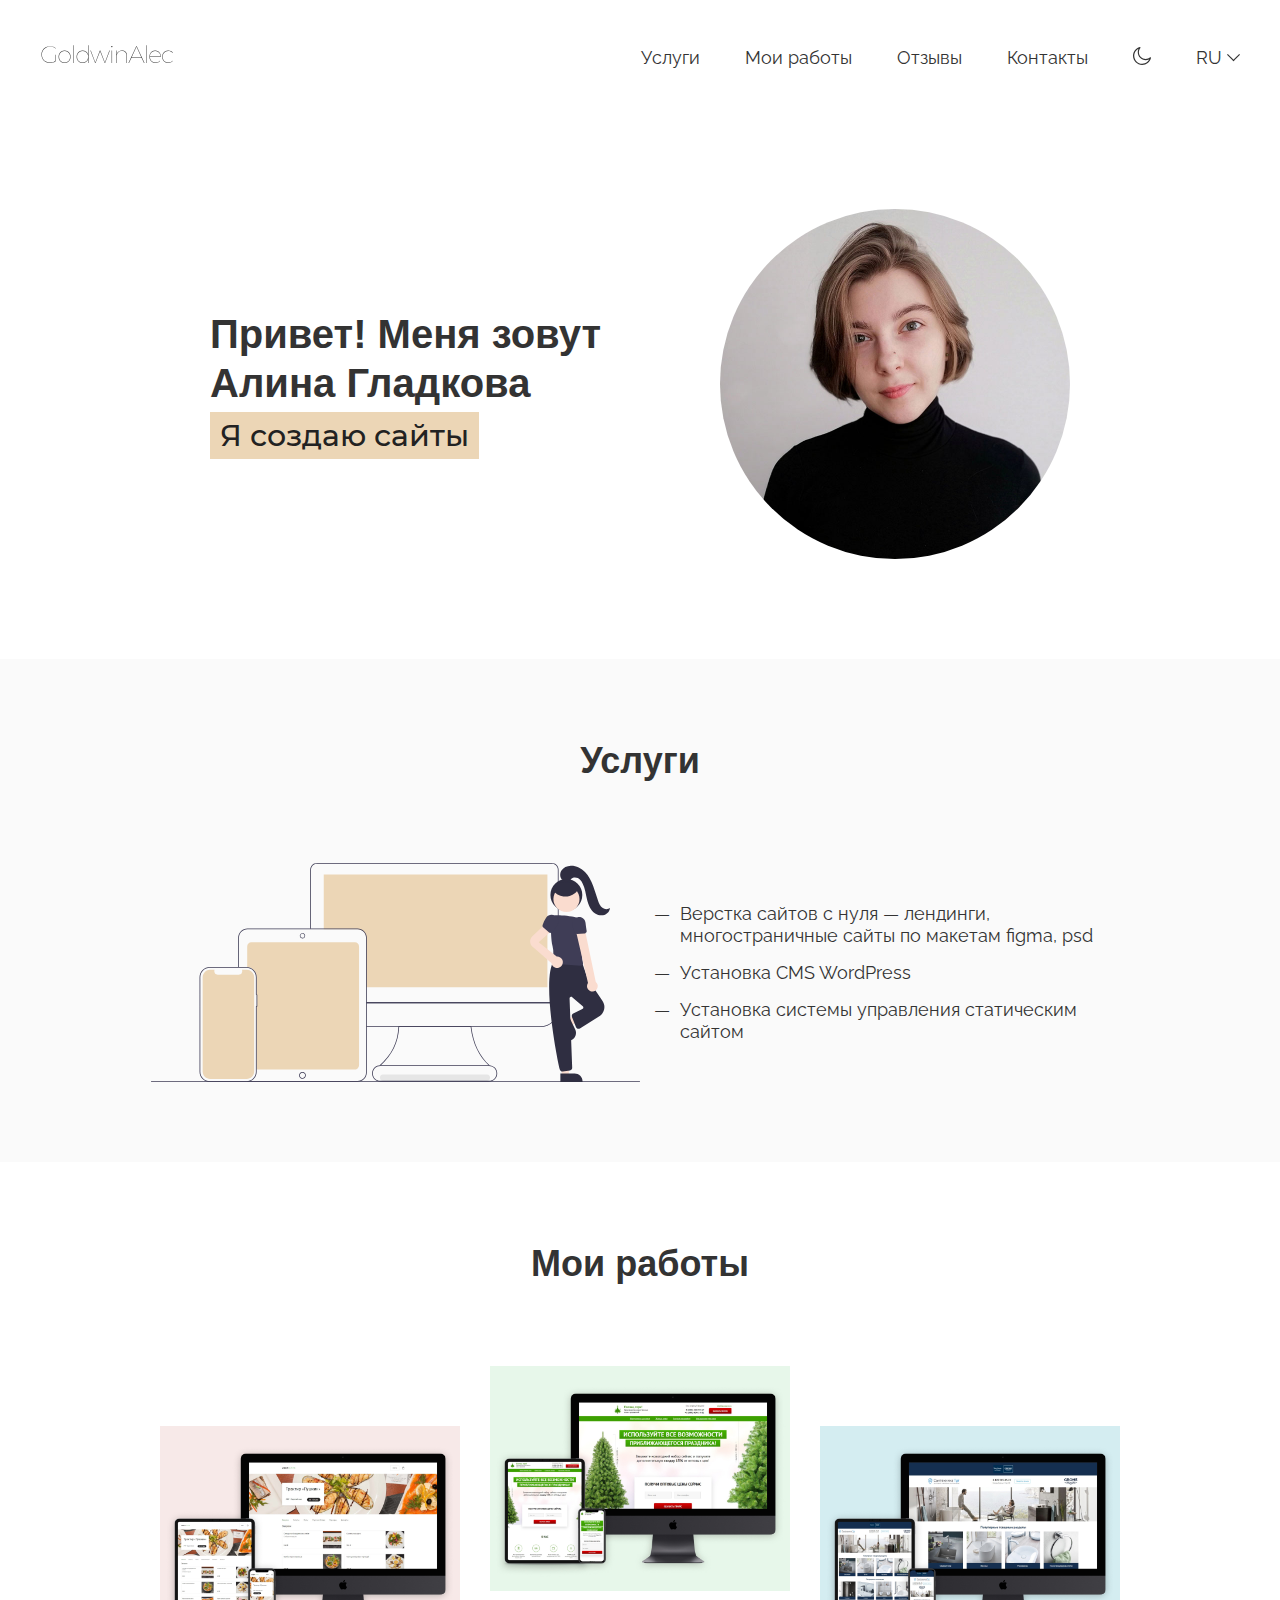
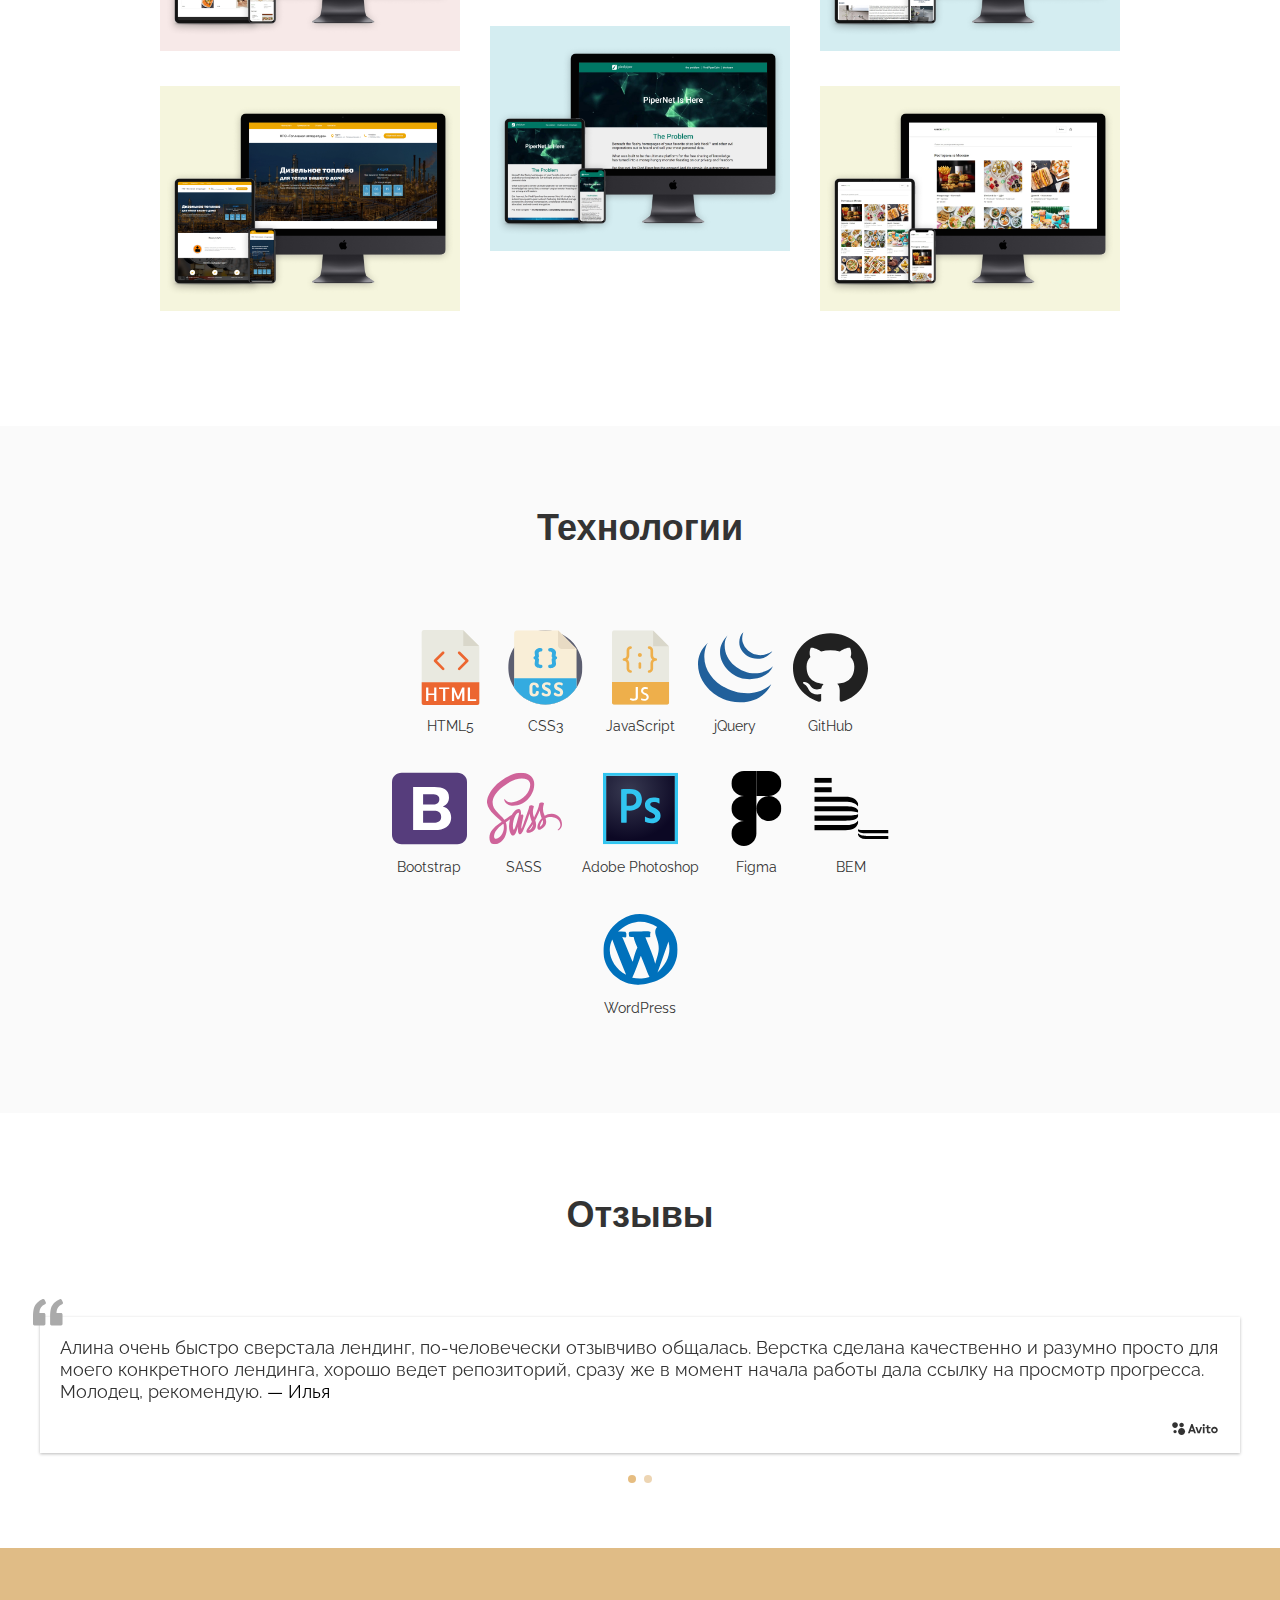
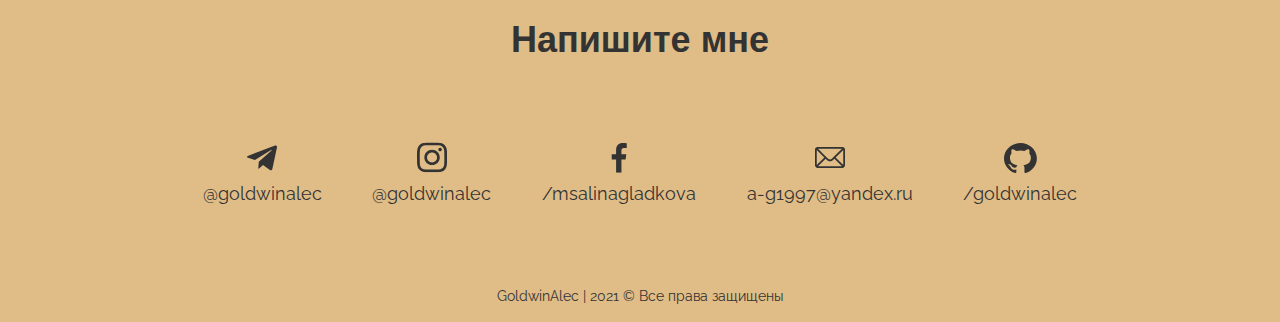
==== commit 26cdb6e9: "changed link to en-page" ====
--- a/index.html
+++ b/index.html
@@ -12,6 +12,7 @@
       name="description"
       content="Верстка и создание сайтов с нуля по макетам figma, psd, натяжка на WordPress, установка системы управления статическим сайтом"
     />
+    <meta name="freelancehunt" content="bee7683c5aed9a0" />
     <link rel="shortcut icon" href="/images/favicon.ico" type="image/x-icon" />
     <link rel="shortcut icon" href="images/favicon.ico" />
     <link rel="icon" sizes="16x16 32x32 64x64" href="images/favicon.ico" />
@@ -137,7 +138,7 @@
                   class="header__lang-img header__lang-img--light"
                 />
                 <a
-                  href="https://goldwinalec.netlify.app/"
+                  href="https://goldwinalec-en.netlify.app/"
                   class="header__lang-link header__lang-link--disabled"
                   >EN</a
                 >
@@ -538,7 +539,7 @@
             </tr>
             <tr class="table__row">
               <td class="table__title">Срок выполнения:</td>
-              <td class="table__text">7 дней</td>
+              <td class="table__text">5 дней</td>
             </tr>
             <tr class="table__row">
               <td class="table__title">Ссылка:</td>
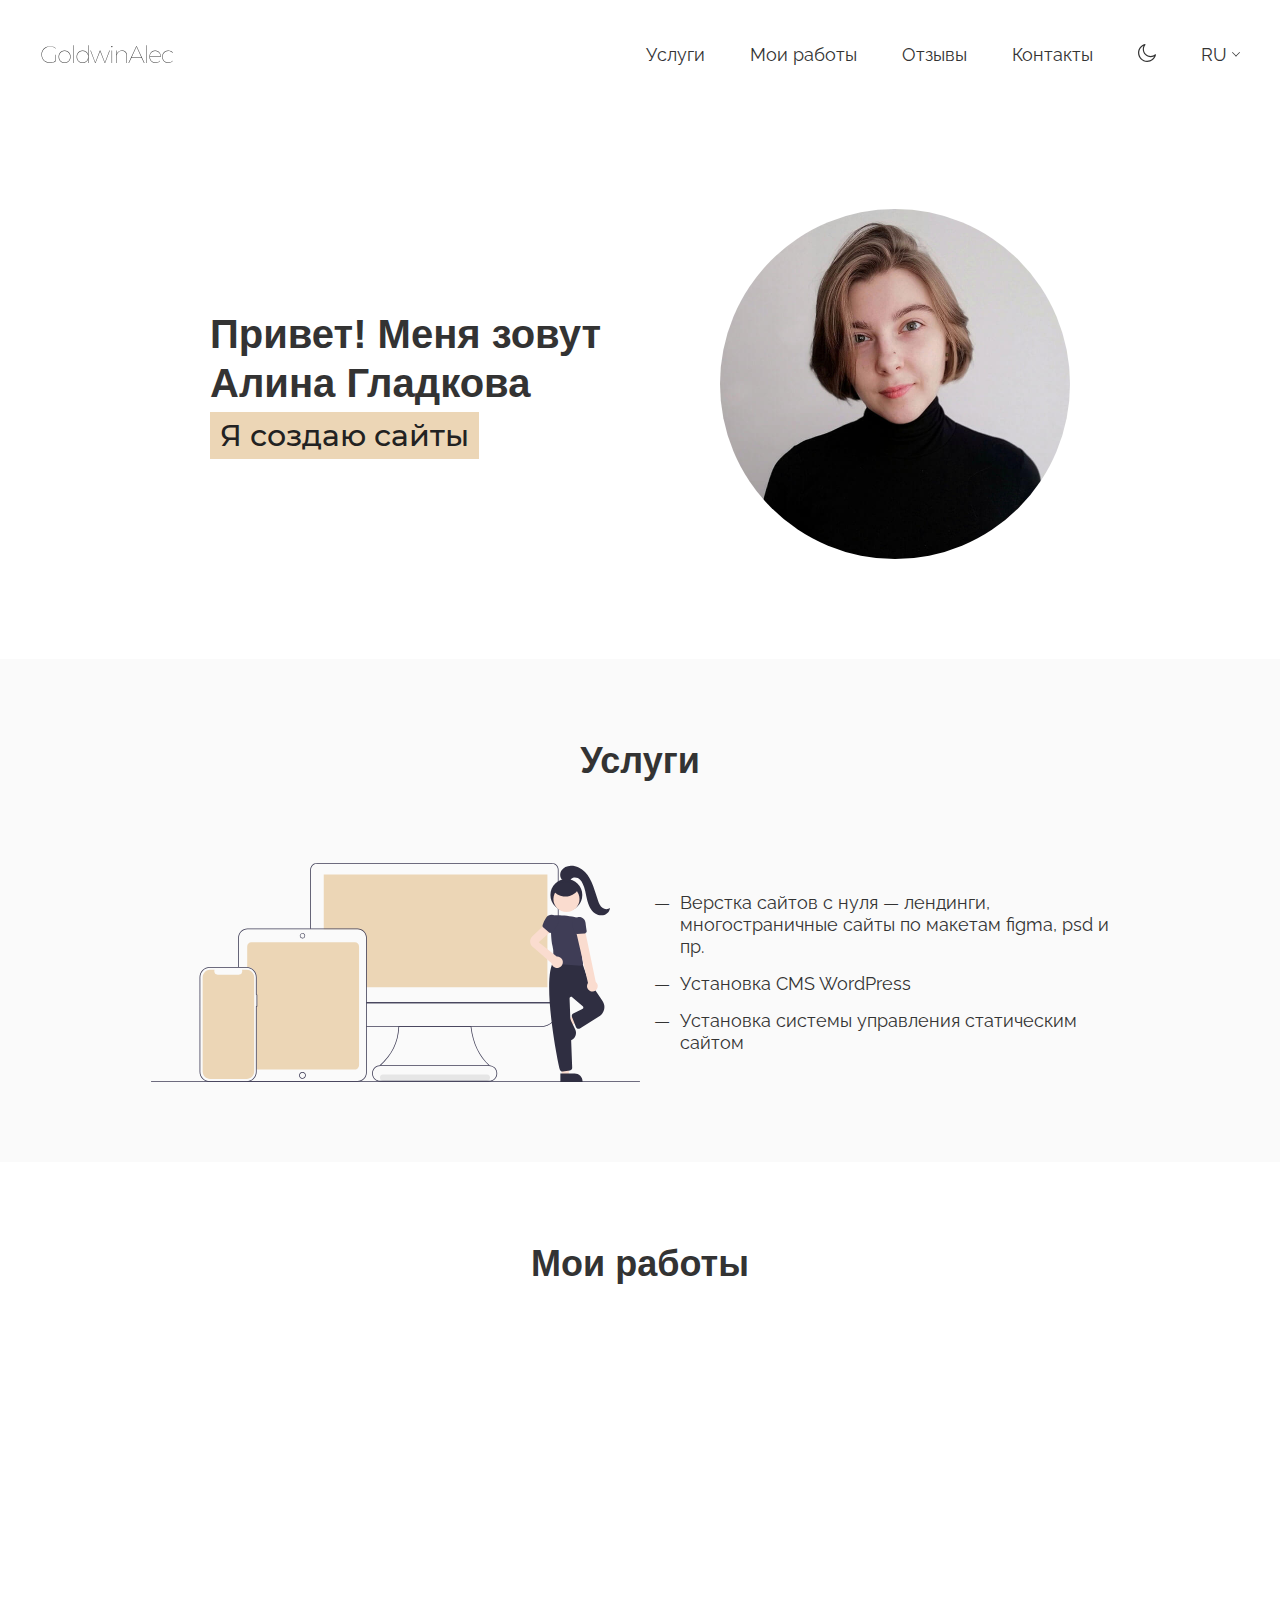
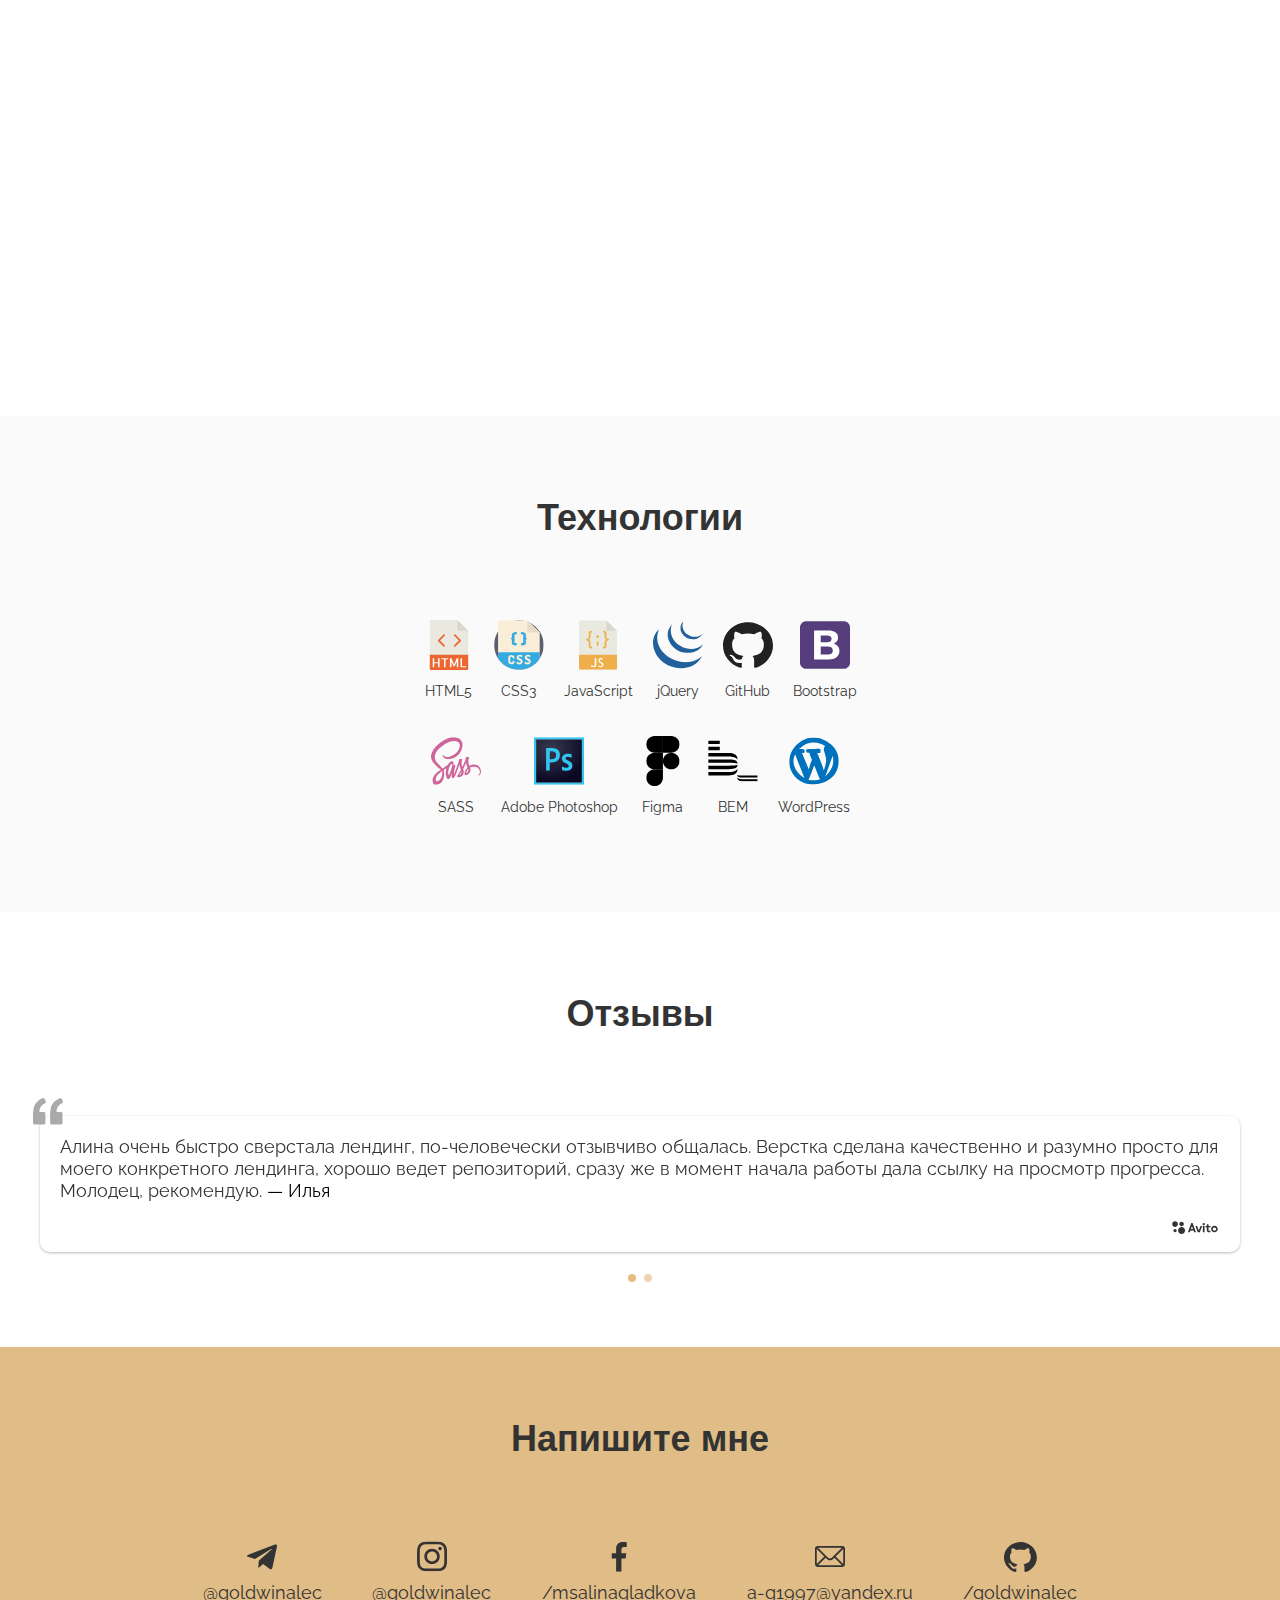
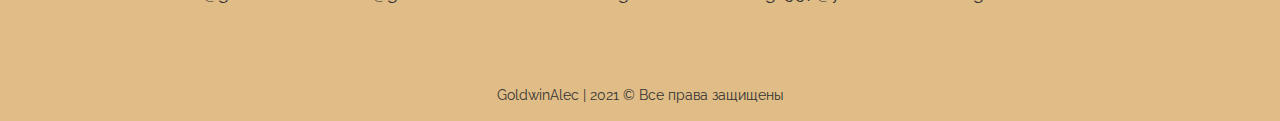
==== commit db946167: "updated files" ====
--- a/index.html
+++ b/index.html
@@ -12,7 +12,6 @@
       name="description"
       content="Верстка и создание сайтов с нуля по макетам figma, psd, натяжка на WordPress, установка системы управления статическим сайтом"
     />
-    <meta name="freelancehunt" content="bee7683c5aed9a0" />
     <link rel="shortcut icon" href="/images/favicon.ico" type="image/x-icon" />
     <link rel="shortcut icon" href="images/favicon.ico" />
     <link rel="icon" sizes="16x16 32x32 64x64" href="images/favicon.ico" />
@@ -106,11 +105,11 @@
             />
           </svg>
           <div class="header__nav">
-            <a class="header__nav-toggle" id="header__nav-toggle" href="#">
+            <span class="header__nav-toggle" id="header__nav-toggle">
               <span class="header__nav-line"></span>
               <span class="header__nav-line"></span>
               <span class="header__nav-line"></span>
-            </a>
+            </span>
             <ul class="header__menu">
               <li class="header__menu-item">
                 <a class="header__menu-link" href="#services">Услуги</a>
@@ -149,17 +148,21 @@
         </div>
       </div>
     </header>
-    <main class="main">
-      <div class="container">
-        <div class="main__inner">
-          <h1 class="main__title">
+    <section class="hero">
+      <div class="container">
+        <div class="hero__inner">
+          <h1 class="hero__title">
             Привет! Меня зовут Алина Гладкова
-            <span class="main__text">Я создаю сайты</span>
+            <span class="hero__text">Я создаю сайты</span>
           </h1>
-          <img class="main__img" src="/images/main-img.jpg" alt="" />
-        </div>
-      </div>
-    </main>
+          <img
+            class="hero__img"
+            src="/images/main-img.jpg"
+            alt="Алина Гладкова"
+          />
+        </div>
+      </div>
+    </section>
     <section class="services" id="services">
       <div class="container">
         <h2 class="services__title title">Услуги</h2>
@@ -167,17 +170,17 @@
           <img
             class="services__img services__img--dark"
             src="/images/services-img.svg"
-            alt=""
+            alt="Услуги"
           />
           <img
             class="services__img services__img--light"
             src="/images/services-img-light.svg"
-            alt=""
+            alt="Услуги"
           />
           <ul class="services__list">
             <li class="services__list-item">
               Верстка сайтов с нуля — лендинги, многостраничные сайты по макетам
-              figma, psd
+              figma, psd и пр.
             </li>
             <li class="services__list-item">Установка CMS WordPress</li>
             <li class="services__list-item">
@@ -190,54 +193,66 @@
     <section class="projects" id="projects">
       <div class="container">
         <h2 class="projects__title title">Мои работы</h2>
-        <div class="projects__items items swiper-container">
+        <div class="projects__items items swiper-container js-scroll slide-top">
           <div class="items__wrapper swiper-wrapper">
             <div class="items__slide swiper-slide">
               <img
                 src="/images/works-img-1.jpg"
-                alt=""
+                srcset="/images/works-img-1@2x.jpg 2x"
+                alt="Viby"
                 class="items__img"
                 data-modal="1"
+                width="300"
               />
             </div>
             <div class="items__slide swiper-slide">
               <img
                 src="/images/works-img-2.jpg"
-                alt=""
+                srcset="/images/works-img-2@2x.jpg 2x"
+                alt="Елочка, гори!"
                 class="items__img"
                 data-modal="2"
+                width="300"
               />
             </div>
             <div class="items__slide swiper-slide">
               <img
                 src="/images/works-img-3.jpg"
-                alt=""
+                srcset="/images/works-img-3@2x.jpg 2x"
+                alt="PiedPiper"
                 class="items__img"
                 data-modal="3"
+                width="300"
               />
             </div>
             <div class="items__slide swiper-slide">
               <img
                 src="/images/works-img-4.jpg"
-                alt=""
+                srcset="/images/works-img-4@2x.jpg 2x"
+                alt="НПО Топливная аппаратура"
                 class="items__img"
                 data-modal="4"
+                width="300"
               />
             </div>
             <div class="items__slide swiper-slide">
               <img
                 src="/images/works-img-5.jpg"
-                alt=""
+                srcset="/images/works-img-5@2x.jpg 2x"
+                alt="Сантехника Тут"
                 class="items__img"
                 data-modal="5"
+                width="300"
               />
             </div>
             <div class="items__slide swiper-slide">
               <img
                 src="/images/works-img-6.jpg"
-                alt=""
+                srcset="/images/works-img-6@2x.jpg 2x"
+                alt="PUMPIT"
                 class="items__img"
                 data-modal="6"
+                width="300"
               />
             </div>
           </div>
@@ -250,55 +265,83 @@
         <h2 class="technologies__title title">Технологии</h2>
         <div class="technologies__items">
           <div class="technologies__item item">
-            <img src="/images/technologies-1.svg" alt="" class="item__img" />
+            <img
+              src="/images/technologies-1.svg"
+              alt="HTML5"
+              class="item__img"
+            />
             <h3 class="item__title">HTML5</h3>
           </div>
           <div class="technologies__item item">
-            <img src="/images/technologies-2.svg" alt="" class="item__img" />
+            <img
+              src="/images/technologies-2.svg"
+              alt="CSS3"
+              class="item__img"
+            />
             <h3 class="item__title">CSS3</h3>
           </div>
           <div class="technologies__item item">
-            <img src="/images/technologies-3.svg" alt="" class="item__img" />
+            <img
+              src="/images/technologies-3.svg"
+              alt="JavaScript"
+              class="item__img"
+            />
             <h3 class="item__title">JavaScript</h3>
           </div>
           <div class="technologies__item item">
-            <img src="/images/technologies-4.svg" alt="" class="item__img" />
+            <img
+              src="/images/technologies-4.svg"
+              alt="jQuery"
+              class="item__img"
+            />
             <h3 class="item__title">jQuery</h3>
           </div>
           <div class="technologies__item item">
             <img
               src="/images/technologies-5.svg"
-              alt=""
+              alt="GitHub"
               class="item__img item__img--switch item__img--dark"
             />
             <img
               src="/images/technologies-5-light.svg"
-              alt=""
+              alt="GitHub"
               class="item__img item__img--switch item__img--light"
             />
             <h3 class="item__title">GitHub</h3>
           </div>
           <div class="technologies__item item">
-            <img src="/images/technologies-6.svg" alt="" class="item__img" />
+            <img
+              src="/images/technologies-6.svg"
+              alt="Bootstrap"
+              class="item__img"
+            />
             <h3 class="item__title">Bootstrap</h3>
           </div>
           <div class="technologies__item item">
-            <img src="/images/technologies-7.svg" alt="" class="item__img" />
+            <img
+              src="/images/technologies-7.svg"
+              alt="SASS"
+              class="item__img"
+            />
             <h3 class="item__title">SASS</h3>
           </div>
           <div class="technologies__item item">
-            <img src="/images/technologies-8.svg" alt="" class="item__img" />
+            <img
+              src="/images/technologies-8.svg"
+              alt="Adobe Photoshop"
+              class="item__img"
+            />
             <h3 class="item__title">Adobe Photoshop</h3>
           </div>
           <div class="technologies__item item">
             <img
               src="/images/technologies-9.svg"
-              alt=""
+              alt="Figma"
               class="item__img item__img--switch item__img--dark"
             />
             <img
               src="/images/technologies-9-light.svg"
-              alt=""
+              alt="Figma"
               class="item__img item__img--switch item__img--light"
             />
             <h3 class="item__title">Figma</h3>
@@ -306,18 +349,22 @@
           <div class="technologies__item item">
             <img
               src="/images/technologies-10.svg"
-              alt=""
+              alt="BEM"
               class="item__img item__img--switch item__img--dark"
             />
             <img
               src="/images/technologies-10-light.svg"
-              alt=""
+              alt="BEM"
               class="item__img item__img--switch item__img--light"
             />
             <h3 class="item__title">BEM</h3>
           </div>
           <div class="technologies__item item">
-            <img src="/images/technologies-11.svg" alt="" class="item__img" />
+            <img
+              src="/images/technologies-11.svg"
+              alt="WordPress"
+              class="item__img"
+            />
             <h3 class="item__title">WordPress</h3>
           </div>
         </div>
@@ -382,7 +429,7 @@
               >
                 <img
                   src="/images/social-icon-1.svg"
-                  alt=""
+                  alt="Telegram"
                   class="social-list__img"
                 /><span>@goldwinalec</span>
               </a>
@@ -395,7 +442,7 @@
               >
                 <img
                   src="/images/social-icon-2.svg"
-                  alt=""
+                  alt="Instagram"
                   class="social-list__img"
                 /><span>@goldwinalec</span>
               </a>
@@ -408,7 +455,7 @@
               >
                 <img
                   src="/images/social-icon-3.svg"
-                  alt=""
+                  alt="Facebook"
                   class="social-list__img"
                 /><span>/msalinagladkova</span>
               </a>
@@ -421,7 +468,7 @@
               >
                 <img
                   src="/images/social-icon-4.svg"
-                  alt=""
+                  alt="E-mail"
                   class="social-list__img"
                 /><span>a-g1997@yandex.ru</span>
               </a>
@@ -434,7 +481,7 @@
               >
                 <img
                   src="/images/social-icon-5.svg"
-                  alt=""
+                  alt="GitHub"
                   class="social-list__img"
                 />/goldwinalec<span></span>
               </a>
@@ -452,37 +499,35 @@
           <table class="modal__table table">
             <tr class="table__row">
               <td class="table__title">Тип проекта:</td>
-              <td class="table__text">Учебный</td>
+              <td class="table__text">Коммерческий</td>
             </tr>
             <tr class="table__row">
               <td class="table__title">Задачи:</td>
               <td class="table__text">
                 <ul class="table__list">
                   <li class="table__list-item">
-                    Верстка страницы по макету адаптивно с использованием
-                    Bootstrap
-                  </li>
-                  <li class="table__list-item">
-                    Табы-переключатели меню на JavaScript
-                  </li>
-                  <li class="table__list-item">
-                    Кнопка возврата к началу страницы
-                  </li>
+                    Верстка страницы по макету Figma
+                  </li>
+                  <li class="table__list-item">Фиксированная шапка</li>
+                  <li class="table__list-item">
+                    Слайдер с раскрывающимся текстом
+                  </li>
+                  <li class="table__list-item">Нестандартный адаптивный фон</li>
                 </ul>
               </td>
             </tr>
             <tr class="table__row">
               <td class="table__title">Срок выполнения:</td>
-              <td class="table__text">2 дня</td>
+              <td class="table__text">3 дня</td>
             </tr>
             <tr class="table__row">
               <td class="table__title">Ссылка:</td>
               <td class="table__text">
                 <a
                   class="table__link"
-                  href="https://goldwinalec-pushkin-restaurant.netlify.app"
+                  href="https://goldwinalec-viby.netlify.app/"
                   target="_blank"
-                  >https://goldwinalec-pushkin-restaurant.netlify.app</a
+                  >https://goldwinalec-viby.netlify.app/</a
                 >
               </td>
             </tr>
@@ -492,8 +537,9 @@
               <div class="devices__laptop-screen">
                 <img
                   src="/images/mockups-laptop-1.jpg"
+                  srcset="/images/mockups-laptop-1@2x.jpg 2x"
                   class="mockups__laptop"
-                  alt=""
+                  alt="Viby"
                 />
               </div>
             </div>
@@ -501,8 +547,9 @@
               <div class="devices__mobile-screen">
                 <img
                   src="/images/mockups-mobile-1.jpg"
+                  srcset="/images/mockups-mobile-1@2x.jpg 2x"
                   class="mockups__mobile"
-                  alt=""
+                  alt="Viby"
                 />
               </div>
             </div>
@@ -558,8 +605,9 @@
               <div class="devices__laptop-screen">
                 <img
                   src="/images/mockups-laptop-2.jpg"
+                  srcset="/images/mockups-laptop-2@2x.jpg 2x"
                   class="mockups__laptop"
-                  alt=""
+                  alt="Елочка, гори!"
                 />
               </div>
             </div>
@@ -567,8 +615,9 @@
               <div class="devices__mobile-screen">
                 <img
                   src="/images/mockups-mobile-2.jpg"
+                  srcset="/images/mockups-mobile-2@2x.jpg 2x"
                   class="mockups__mobile"
-                  alt=""
+                  alt="Елочка, гори!"
                 />
               </div>
             </div>
@@ -623,8 +672,9 @@
               <div class="devices__laptop-screen">
                 <img
                   src="/images/mockups-laptop-3.jpg"
+                  srcset="/images/mockups-laptop-3@2x.jpg 2x"
                   class="mockups__laptop"
-                  alt=""
+                  alt="Сантехника-тут"
                 />
               </div>
             </div>
@@ -632,8 +682,9 @@
               <div class="devices__mobile-screen">
                 <img
                   src="/images/mockups-mobile-3.jpg"
+                  srcset="/images/mockups-mobile-3@2x.jpg 2x"
                   class="mockups__mobile"
-                  alt=""
+                  alt="Сантехника-тут"
                 />
               </div>
             </div>
@@ -694,8 +745,9 @@
               <div class="devices__laptop-screen">
                 <img
                   src="/images/mockups-laptop-4.jpg"
+                  srcset="/images/mockups-laptop-4@2x.jpg 2x"
                   class="mockups__laptop"
-                  alt=""
+                  alt="НПО Топливная аппаратура"
                 />
               </div>
             </div>
@@ -703,8 +755,9 @@
               <div class="devices__mobile-screen">
                 <img
                   src="/images/mockups-mobile-4.jpg"
+                  srcset="/images/mockups-mobile-4@2x.jpg 2x"
                   class="mockups__mobile"
-                  alt=""
+                  alt="НПО Топливная аппаратура"
                 />
               </div>
             </div>
@@ -759,8 +812,9 @@
               <div class="devices__laptop-screen">
                 <img
                   src="/images/mockups-laptop-5.jpg"
+                  srcset="/images/mockups-laptop-5@2x.jpg 2x"
                   class="mockups__laptop"
-                  alt=""
+                  alt="PiedPiper"
                 />
               </div>
             </div>
@@ -768,8 +822,9 @@
               <div class="devices__mobile-screen">
                 <img
                   src="/images/mockups-mobile-5.jpg"
+                  srcset="/images/mockups-mobile-5@2x.jpg 2x"
                   class="mockups__mobile"
-                  alt=""
+                  alt="PiedPiper"
                 />
               </div>
             </div>
@@ -784,40 +839,39 @@
           <table class="modal__table table">
             <tr class="table__row">
               <td class="table__title">Тип проекта:</td>
-              <td class="table__text">Учебный</td>
+              <td class="table__text">Коммерческий</td>
             </tr>
             <tr class="table__row">
               <td class="table__title">Задачи:</td>
               <td class="table__text">
                 <ul class="table__list">
                   <li class="table__list-item">
-                    Верстка одной страницы сайта адаптивно
-                  </li>
-                  <li class="table__list-item">
-                    Использование сетки Bootstrap
-                  </li>
-                  <li class="table__list-item">
-                    Переход на страницу трактира Пушкин при нажатии на любой
-                    ресторан из списка
-                  </li>
-                  <li class="table__list-item">
-                    Кнопка возврата к началу страницы
+                    Верстка сайта по макету Figma
+                  </li>
+                  <li class="table__list-item">
+                    Установка и настройка CMS WordPress
+                  </li>
+                  <li class="table__list-item">
+                    Анимация элементов на странице
+                  </li>
+                  <li class="table__list-item">
+                    Всплывающие окна на странице Портфолио
                   </li>
                 </ul>
               </td>
             </tr>
             <tr class="table__row">
               <td class="table__title">Срок выполнения:</td>
-              <td class="table__text">2 дня</td>
+              <td class="table__text">5 дней</td>
             </tr>
             <tr class="table__row">
               <td class="table__title">Ссылка:</td>
               <td class="table__text">
                 <a
                   class="table__link"
-                  href="https://goldwinalec-ubereats.netlify.app/"
+                  href="https://pumpit.app/"
                   target="_blank"
-                  >https://goldwinalec-ubereats.netlify.app/</a
+                  >https://pumpit.app/</a
                 >
               </td>
             </tr>
@@ -827,8 +881,9 @@
               <div class="devices__laptop-screen">
                 <img
                   src="/images/mockups-laptop-6.jpg"
+                  srcset="/images/mockups-laptop-6@2x.jpg 2x"
                   class="mockups__laptop"
-                  alt=""
+                  alt="PUMPIT"
                 />
               </div>
             </div>
@@ -836,8 +891,9 @@
               <div class="devices__mobile-screen">
                 <img
                   src="/images/mockups-mobile-6.jpg"
+                  srcset="/images/mockups-mobile-6@2x.jpg 2x"
                   class="mockups__mobile"
-                  alt=""
+                  alt="PUMPIT"
                 />
               </div>
             </div>
@@ -846,9 +902,7 @@
         <img class="modal__close" src="/images/close.svg" alt="" />
       </div>
     </div>
-    <a class="top-btn top-btn--invisible" href="#"></a>
-
-    <script src="/js/jquery.js"></script>
+    <button class="top-btn" onclick="scrollToTop()" id="top-btn"></button>
     <script src="/js/swiper.min.js"></script>
     <script src="/js/script.js"></script>
   </body>
--- a/css/style.css
+++ b/css/style.css
@@ -4,13 +4,13 @@
   font-weight: 400;
 }
 
-.main__text {
+.hero__text {
   font-family: "Montserrat-Medium", sans-serif;
   font-style: normal;
   font-weight: 500;
 }
 
-.main__title, .title, .table__title {
+.hero__title, .title, .table__title {
   font-family: "Montserrat-Semibold", sans-serif;
   font-style: normal;
   font-weight: 600;
@@ -62,10 +62,15 @@
   -webkit-box-sizing: border-box;
           box-sizing: border-box;
   overflow-x: hidden;
+  width: 100%;
+  height: 100%;
   font-size: 18px;
   line-height: 22px;
-  width: 100%;
-  height: 100%;
+  transition: all 0.3s;
+  -webkit-transition: all 0.3s;
+  -moz-transition: all 0.3s;
+  -ms-transition: all 0.3s;
+  -o-transition: all 0.3s;
 }
 
 .page--dark {
@@ -113,10 +118,10 @@
   -webkit-justify-content: space-between;
       -ms-flex-pack: justify;
           justify-content: space-between;
-  -webkit-box-align: end;
-  -webkit-align-items: flex-end;
-      -ms-flex-align: end;
-          align-items: flex-end;
+  -webkit-box-align: center;
+  -webkit-align-items: center;
+      -ms-flex-align: center;
+          align-items: center;
 }
 
 .page--dark .header__logo path {
@@ -169,17 +174,17 @@
   -o-transition: all 0.3s ease;
 }
 
-.header__nav-line--active:first-child {
+.header__nav-toggle--active .header__nav-line:first-child {
   -webkit-transform: translateY(9px) rotate(45deg);
       -ms-transform: translateY(9px) rotate(45deg);
           transform: translateY(9px) rotate(45deg);
 }
 
-.header__nav-line--active:nth-child(2) {
+.header__nav-toggle--active .header__nav-line:nth-child(2) {
   opacity: 0;
 }
 
-.header__nav-line--active:last-child {
+.header__nav-toggle--active .header__nav-line:last-child {
   -webkit-transform: translateY(-9px) rotate(135deg);
       -ms-transform: translateY(-9px) rotate(135deg);
           transform: translateY(-9px) rotate(135deg);
@@ -196,37 +201,29 @@
           align-items: flex-end;
 }
 
-.header__menu--visible {
-  padding: 50px;
-  display: -webkit-box;
-  display: -webkit-flex;
-  display: -ms-flexbox;
-  display: flex;
-  -webkit-box-orient: vertical;
-  -webkit-box-direction: normal;
-  -webkit-flex-direction: column;
-      -ms-flex-direction: column;
-          flex-direction: column;
-  -webkit-box-align: center;
-  -webkit-align-items: center;
-      -ms-flex-align: center;
-          align-items: center;
-  position: fixed;
-  top: 0;
-  bottom: 0;
-  left: 0;
-  right: 0;
-  z-index: 100;
-  -webkit-backdrop-filter: blur(60px);
-          backdrop-filter: blur(60px);
-}
-
 .header__menu-item + .header__menu-item {
   margin-left: 45px;
 }
 
+.header__menu-link {
+  text-decoration: underline;
+  -webkit-text-decoration-color: transparent;
+          text-decoration-color: transparent;
+  -moz-text-decoration-color: transparent;
+  -webkit-transition: -webkit-text-decoration-color 0.3s;
+  transition: -webkit-text-decoration-color 0.3s;
+  transition: text-decoration-color 0.3s;
+  transition: text-decoration-color 0.3s, -webkit-text-decoration-color 0.3s;
+  -webkit-transition: text-decoration-color 0.3s;
+  -moz-transition: text-decoration-color 0.3s;
+  -ms-transition: text-decoration-color 0.3s;
+  -o-transition: text-decoration-color 0.3s;
+}
+
 .header__menu-link:hover {
-  text-decoration: underline;
+  -webkit-text-decoration-color: inherit;
+          text-decoration-color: inherit;
+  -moz-text-decoration-color: inherit;
 }
 
 .header__theme:hover {
@@ -289,27 +286,36 @@
 
 .header__lang-img {
   margin-left: 5px;
-  -webkit-transition: -webkit-transform 0.2s;
-  transition: -webkit-transform 0.2s;
-  transition: transform 0.2s;
-  transition: transform 0.2s, -webkit-transform 0.2s;
-  -webkit-transition: transform 0.2s;
-  -moz-transition: transform 0.2s;
-  -ms-transition: transform 0.2s;
-  -o-transition: transform 0.2s;
+  width: 8px;
+  -webkit-transition: -webkit-transform 0.5s;
+  transition: -webkit-transform 0.5s;
+  transition: transform 0.5s;
+  transition: transform 0.5s, -webkit-transform 0.5s;
+  -webkit-transition: transform 0.5s;
+  -moz-transition: transform 0.5s;
+  -ms-transition: transform 0.5s;
+  -o-transition: transform 0.5s;
 }
 
 .header__lang-link--disabled {
-  display: none;
+  display: inline;
+  opacity: 0;
+  visibility: hidden;
   position: absolute;
+  left: 0;
+  right: 0;
   bottom: -25px;
   padding-top: 5px;
-  left: 0;
-  right: 0;
+  transition: all 0.3s;
+  -webkit-transition: all 0.3s;
+  -moz-transition: all 0.3s;
+  -ms-transition: all 0.3s;
+  -o-transition: all 0.3s;
 }
 
 .header__lang:hover .header__lang-link--disabled {
-  display: inline;
+  opacity: 1;
+  visibility: visible;
 }
 
 .header__lang:hover .header__lang-img {
@@ -336,7 +342,7 @@
   display: none;
 }
 
-.main__inner {
+.hero__inner {
   display: -webkit-box;
   display: -webkit-flex;
   display: -ms-flexbox;
@@ -354,13 +360,20 @@
   padding: 100px 0;
 }
 
-.main__title {
+.hero__title {
   font-size: 40px;
   line-height: 49px;
   width: 450px;
-}
-
-.main__text {
+  animation: slide-in-left 1s ease-in-out both;
+  -webkit-animation: slide-in-left 1s ease-in-out both;
+}
+
+.hero__img {
+  animation: slide-in-right 1s ease-in-out both;
+  -webkit-animation: slide-in-right 1s ease-in-out both;
+}
+
+.hero__text {
   display: inline-block;
   font-size: 30px;
   line-height: 37px;
@@ -369,7 +382,7 @@
   padding: 5px 10px;
 }
 
-.main__img {
+.hero__img {
   width: 350px;
   height: 350px;
   border-radius: 100%;
@@ -490,13 +503,25 @@
 }
 
 .items__img {
-  width: 100%;
+  display: block;
+  border-radius: 10px;
+  -webkit-border-radius: 10px;
+  -moz-border-radius: 10px;
+  -ms-border-radius: 10px;
+  -o-border-radius: 10px;
+  filter: brightness(70%);
+  -webkit-filter: brightness(70%);
+  transition: all 0.3s;
+  -webkit-transition: all 0.3s;
+  -moz-transition: all 0.3s;
+  -ms-transition: all 0.3s;
+  -o-transition: all 0.3s;
 }
 
 .items__img:hover {
-  -webkit-box-shadow: #bbb 0px 1px 3px;
-          box-shadow: #bbb 0px 1px 3px;
   cursor: pointer;
+  filter: brightness(100%);
+  -webkit-filter: brightness(100%);
 }
 
 .items__slide:nth-child(1) {
@@ -556,8 +581,8 @@
 }
 
 .item__img {
-  height: 75px;
-  width: 75px;
+  height: 50px;
+  width: 50px;
 }
 
 .page--dark .item__img--dark {
@@ -581,16 +606,18 @@
 }
 
 .feedback__item {
+  position: relative;
+  padding: 20px;
+  padding-bottom: 50px;
   background-color: #fff;
   color: #333;
-  padding: 20px;
-  padding-bottom: 50px;
-  position: relative;
-}
-
-.feedback__item {
   -webkit-box-shadow: #bbb 0px 1px 3px;
           box-shadow: #bbb 0px 1px 3px;
+  border-radius: 10px;
+  -webkit-border-radius: 10px;
+  -moz-border-radius: 10px;
+  -ms-border-radius: 10px;
+  -o-border-radius: 10px;
 }
 
 .feedback__items .slick-track {
@@ -712,10 +739,24 @@
   -webkit-justify-content: center;
       -ms-flex-pack: center;
           justify-content: center;
+  text-decoration: underline;
+  -webkit-text-decoration-color: transparent;
+          text-decoration-color: transparent;
+  -moz-text-decoration-color: transparent;
+  -webkit-transition: -webkit-text-decoration-color 0.3s;
+  transition: -webkit-text-decoration-color 0.3s;
+  transition: text-decoration-color 0.3s;
+  transition: text-decoration-color 0.3s, -webkit-text-decoration-color 0.3s;
+  -webkit-transition: text-decoration-color 0.3s;
+  -moz-transition: text-decoration-color 0.3s;
+  -ms-transition: text-decoration-color 0.3s;
+  -o-transition: text-decoration-color 0.3s;
 }
 
 .social-list__link:hover {
-  text-decoration: underline;
+  -webkit-text-decoration-color: inherit;
+          text-decoration-color: inherit;
+  -moz-text-decoration-color: inherit;
 }
 
 .social-list__item + .social-list__item {
@@ -736,6 +777,8 @@
 }
 
 .modal {
+  opacity: 0;
+  visibility: hidden;
   position: fixed;
   top: 0;
   bottom: 0;
@@ -743,15 +786,20 @@
   right: 0;
   height: 100vh;
   padding: 20px 0;
+  background-color: rgba(51, 51, 51, 0.8);
   -webkit-backdrop-filter: blur(30px);
           backdrop-filter: blur(30px);
-  z-index: 100000;
-  background-color: rgba(51, 51, 51, 0.8);
-  display: none;
+  z-index: 10;
+  transition: all 0.3s;
+  -webkit-transition: all 0.3s;
+  -moz-transition: all 0.3s;
+  -ms-transition: all 0.3s;
+  -o-transition: all 0.3s;
 }
 
 .modal--opened {
-  display: block;
+  opacity: 1;
+  visibility: visible;
 }
 
 .page--light .modal {
@@ -885,33 +933,196 @@
 }
 
 .top-btn {
+  opacity: 0;
+  visibility: hidden;
+  position: fixed;
+  bottom: 20px;
+  right: 20px;
+  width: 50px;
+  height: 50px;
   background-image: url("/images/top-btn.svg");
   background-repeat: no-repeat;
   -webkit-background-size: 20px 20px;
           background-size: 20px 20px;
   background-position: center center;
-  width: 50px;
-  height: 50px;
-  position: fixed;
-  bottom: 20px;
-  right: 20px;
   background-color: rgba(170, 170, 170, 0.7);
   border: 1px solid #ccc;
   border-radius: 50%;
-  cursor: pointer;
-  z-index: 10000;
   -webkit-border-radius: 50%;
   -moz-border-radius: 50%;
   -ms-border-radius: 50%;
   -o-border-radius: 50%;
+  transition: all 0.3s;
+  cursor: pointer;
+  z-index: 10;
+  -webkit-transition: all 0.3s;
+  -moz-transition: all 0.3s;
+  -ms-transition: all 0.3s;
+  -o-transition: all 0.3s;
 }
 
 .top-btn--visible {
-  display: block;
-}
-
-.top-btn--invisible {
-  display: none;
+  opacity: 1;
+  visibility: visible;
+}
+
+.js-scroll {
+  opacity: 0;
+}
+
+.scrolled.slide-right {
+  animation: slide-in-right 0.5s ease-in-out both;
+  -webkit-animation: slide-in-right 0.5s ease-in-out both;
+}
+
+@-webkit-keyframes slide-in-right {
+  0% {
+    transform: translateX(100px);
+    opacity: 0;
+    -webkit-transform: translateX(100px);
+    -moz-transform: translateX(100px);
+    -ms-transform: translateX(100px);
+    -o-transform: translateX(100px);
+  }
+  100% {
+    transform: translateX(0);
+    opacity: 1;
+    -webkit-transform: translateX(0);
+    -moz-transform: translateX(0);
+    -ms-transform: translateX(0);
+    -o-transform: translateX(0);
+  }
+}
+
+@keyframes slide-in-right {
+  0% {
+    transform: translateX(100px);
+    opacity: 0;
+    -webkit-transform: translateX(100px);
+    -moz-transform: translateX(100px);
+    -ms-transform: translateX(100px);
+    -o-transform: translateX(100px);
+  }
+  100% {
+    transform: translateX(0);
+    opacity: 1;
+    -webkit-transform: translateX(0);
+    -moz-transform: translateX(0);
+    -ms-transform: translateX(0);
+    -o-transform: translateX(0);
+  }
+}
+
+.scrolled.slide-left {
+  animation: slide-in-left 0.5s ease-in-out both;
+  -webkit-animation: slide-in-left 0.5s ease-in-out both;
+}
+
+@-webkit-keyframes slide-in-left {
+  0% {
+    -webkit-transform: translateX(-100px);
+            transform: translateX(-100px);
+    opacity: 0;
+  }
+  100% {
+    -webkit-transform: translateX(0);
+            transform: translateX(0);
+    opacity: 1;
+  }
+}
+
+@keyframes slide-in-left {
+  0% {
+    -webkit-transform: translateX(-100px);
+            transform: translateX(-100px);
+    opacity: 0;
+  }
+  100% {
+    -webkit-transform: translateX(0);
+            transform: translateX(0);
+    opacity: 1;
+  }
+}
+
+.scrolled.slide-top {
+  animation: slide-in-top 0.5s ease-in-out both;
+  -webkit-animation: slide-in-top 0.5s ease-in-out both;
+}
+
+@-webkit-keyframes slide-in-top {
+  0% {
+    transform: translateY(100px);
+    opacity: 0;
+    -webkit-transform: translateY(100px);
+    -moz-transform: translateY(100px);
+    -ms-transform: translateY(100px);
+    -o-transform: translateY(100px);
+  }
+  100% {
+    transform: translateY(0);
+    opacity: 1;
+    -webkit-transform: translateY(0);
+    -moz-transform: translateY(0);
+    -ms-transform: translateY(0);
+    -o-transform: translateY(0);
+  }
+}
+
+@keyframes slide-in-top {
+  0% {
+    transform: translateY(100px);
+    opacity: 0;
+    -webkit-transform: translateY(100px);
+    -moz-transform: translateY(100px);
+    -ms-transform: translateY(100px);
+    -o-transform: translateY(100px);
+  }
+  100% {
+    transform: translateY(0);
+    opacity: 1;
+    -webkit-transform: translateY(0);
+    -moz-transform: translateY(0);
+    -ms-transform: translateY(0);
+    -o-transform: translateY(0);
+  }
+}
+
+@-webkit-keyframes slide-top {
+  0% {
+    transform: translateY(50px);
+    opacity: 0;
+    -webkit-transform: translateY(50px);
+    -moz-transform: translateY(50px);
+    -ms-transform: translateY(50px);
+    -o-transform: translateY(50px);
+  }
+  100% {
+    transform: translateY(0);
+    opacity: 1;
+    -webkit-transform: translateY(0);
+    -moz-transform: translateY(0);
+    -ms-transform: translateY(0);
+    -o-transform: translateY(0);
+  }
+}
+
+@keyframes slide-top {
+  0% {
+    transform: translateY(50px);
+    opacity: 0;
+    -webkit-transform: translateY(50px);
+    -moz-transform: translateY(50px);
+    -ms-transform: translateY(50px);
+    -o-transform: translateY(50px);
+  }
+  100% {
+    transform: translateY(0);
+    opacity: 1;
+    -webkit-transform: translateY(0);
+    -moz-transform: translateY(0);
+    -ms-transform: translateY(0);
+    -o-transform: translateY(0);
+  }
 }
 
 @media (max-width: 1024px) {
@@ -956,17 +1167,17 @@
 }
 
 @media (max-width: 991px) {
-  .main__title {
+  .hero__title {
     font-size: 35px;
     line-height: 42px;
     width: 400px;
   }
-  .main__text {
+  .hero__text {
     display: inline-block;
     font-size: 25px;
     line-height: 30px;
   }
-  .main__inner {
+  .hero__inner {
     -webkit-box-pack: center;
     -webkit-justify-content: center;
         -ms-flex-pack: center;
@@ -1011,10 +1222,13 @@
   .feedback__item.slick-slide {
     margin: 0 10px;
   }
+  .header__menu-item + .header__menu-item {
+    margin-left: 20px;
+  }
 }
 
 @media (max-width: 768px) {
-  .main__img {
+  .hero__img {
     width: 200px;
     height: 200px;
   }
@@ -1029,27 +1243,26 @@
   .services__list {
     margin-left: 0;
   }
-  .header__menu-item + .header__menu-item {
-    margin-left: 20px;
-  }
   .header__menu-item {
     font-size: 16px;
   }
-}
-
-@media (max-width: 576px) {
-  .page {
-    font-size: 16px;
-  }
   .header__menu {
-    display: none;
-  }
-  .header__menu--visible {
+    opacity: 0;
+    visibility: hidden;
+    position: fixed;
+    top: 0;
+    bottom: 0;
+    left: 0;
+    right: 0;
     display: -webkit-box;
     display: -webkit-flex;
     display: -ms-flexbox;
     display: flex;
-    height: 100vh;
+    -webkit-box-orient: vertical;
+    -webkit-box-direction: normal;
+    -webkit-flex-direction: column;
+        -ms-flex-direction: column;
+            flex-direction: column;
     -webkit-box-align: center;
     -webkit-align-items: center;
         -ms-flex-align: center;
@@ -1058,6 +1271,20 @@
     -webkit-justify-content: start;
         -ms-flex-pack: start;
             justify-content: start;
+    padding: 50px;
+    height: 100vh;
+    -webkit-backdrop-filter: blur(60px);
+            backdrop-filter: blur(60px);
+    transition: all 0.3s;
+    -webkit-transition: all 0.3s;
+    -moz-transition: all 0.3s;
+    -ms-transition: all 0.3s;
+    -o-transition: all 0.3s;
+    z-index: 10;
+  }
+  .header__menu--visible {
+    opacity: 1;
+    visibility: visible;
   }
   .header__menu-item + .header__menu-item {
     margin: 0;
@@ -1068,7 +1295,8 @@
     display: -webkit-flex;
     display: -ms-flexbox;
     display: flex;
-    z-index: 102;
+    z-index: 12;
+    cursor: pointer;
   }
   .header__lang:focus .header__lang-link--disabled {
     display: inline;
@@ -1080,7 +1308,16 @@
     -ms-transform: rotate(180deg);
     -o-transform: rotate(180deg);
   }
-  .main__inner {
+  .items__img {
+    margin: 0 auto;
+  }
+}
+
+@media (max-width: 576px) {
+  .page {
+    font-size: 16px;
+  }
+  .hero__inner {
     padding: 35px 0;
     -webkit-box-orient: vertical;
     -webkit-box-direction: normal;
@@ -1088,13 +1325,13 @@
         -ms-flex-direction: column;
             flex-direction: column;
   }
-  .main__img {
+  .hero__img {
     -webkit-box-ordinal-group: 2;
     -webkit-order: 1;
         -ms-flex-order: 1;
             order: 1;
   }
-  .main__title {
+  .hero__title {
     -webkit-box-ordinal-group: 3;
     -webkit-order: 2;
         -ms-flex-order: 2;
@@ -1104,7 +1341,7 @@
     font-size: 30px;
     line-height: 36px;
   }
-  .main__text {
+  .hero__text {
     font-size: 20px;
     line-height: 26px;
   }
@@ -1254,13 +1491,13 @@
   .footer__social {
     margin: 0;
   }
-  .main__title {
+  .hero__title {
     max-width: 280px;
     text-align: center;
     font-size: 25px;
     line-height: 30px;
   }
-  .main__text {
+  .hero__text {
     font-size: 18px;
     line-height: 22px;
   }
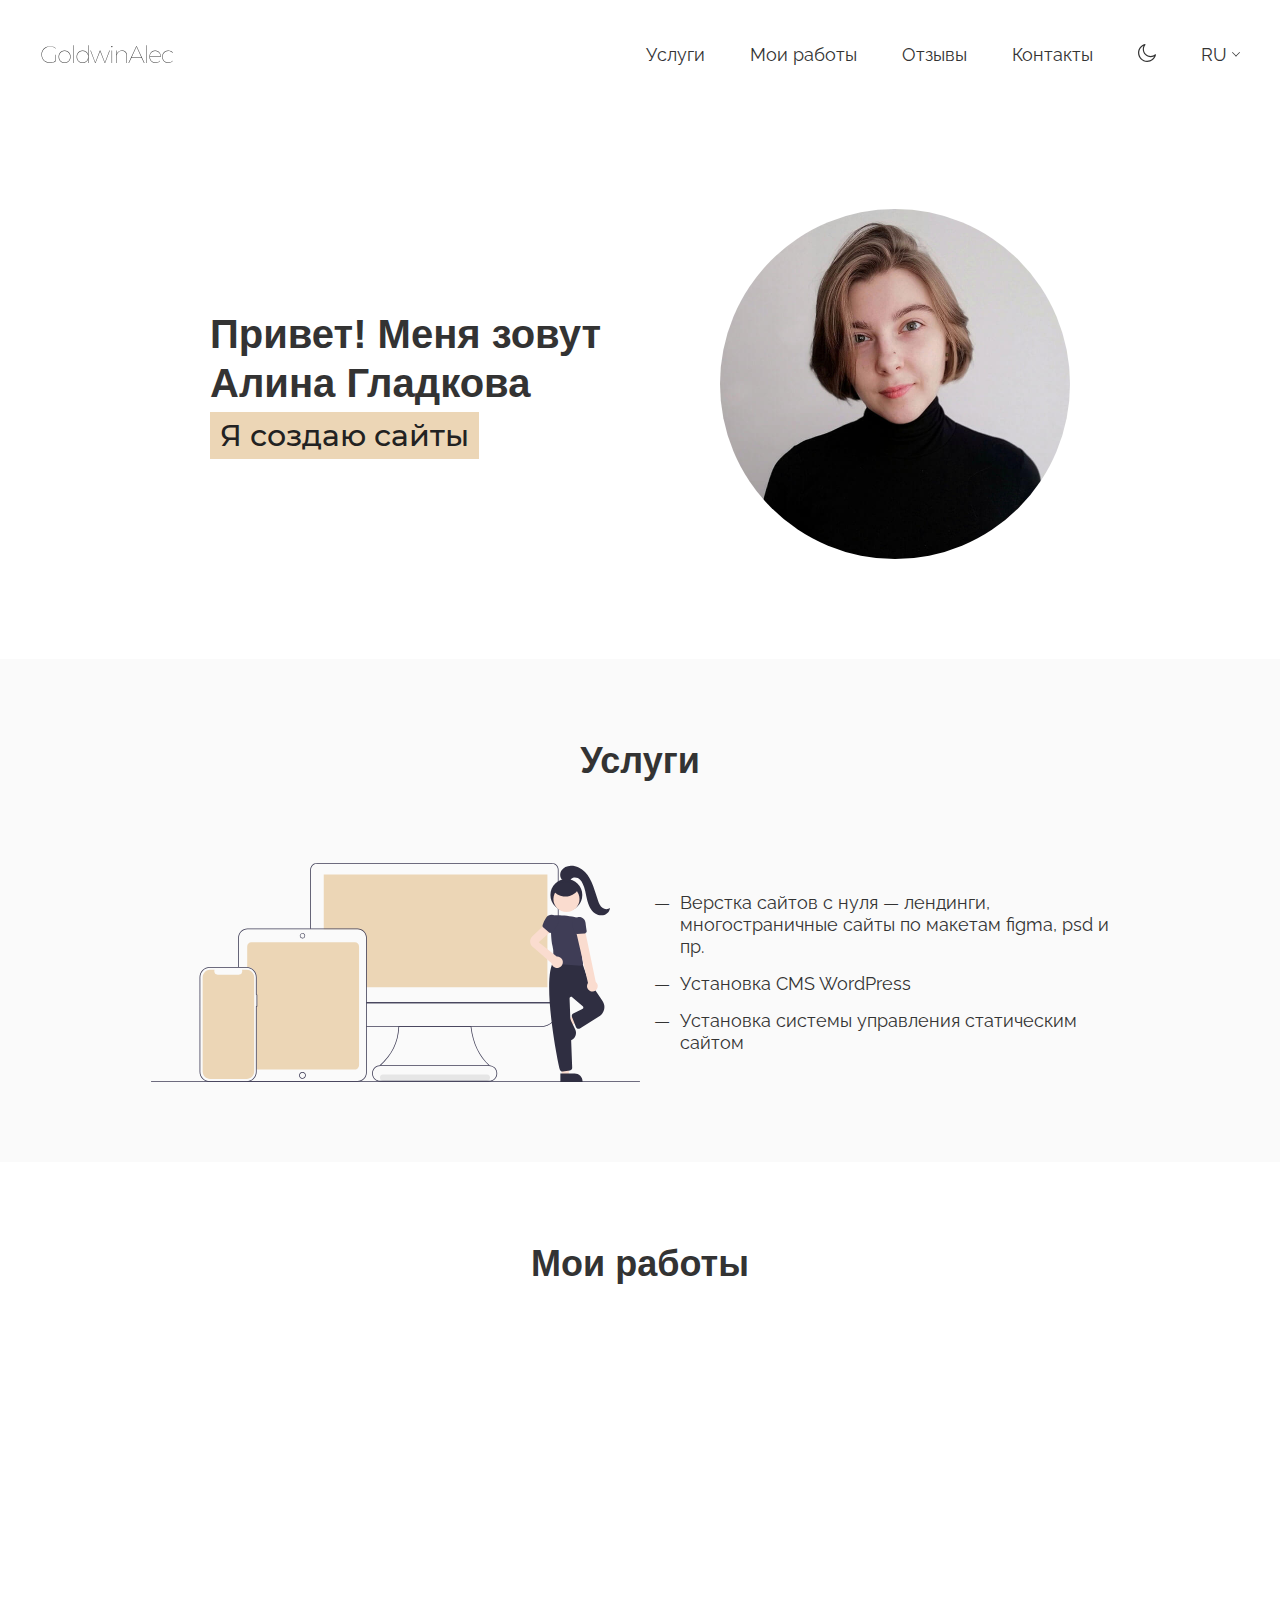
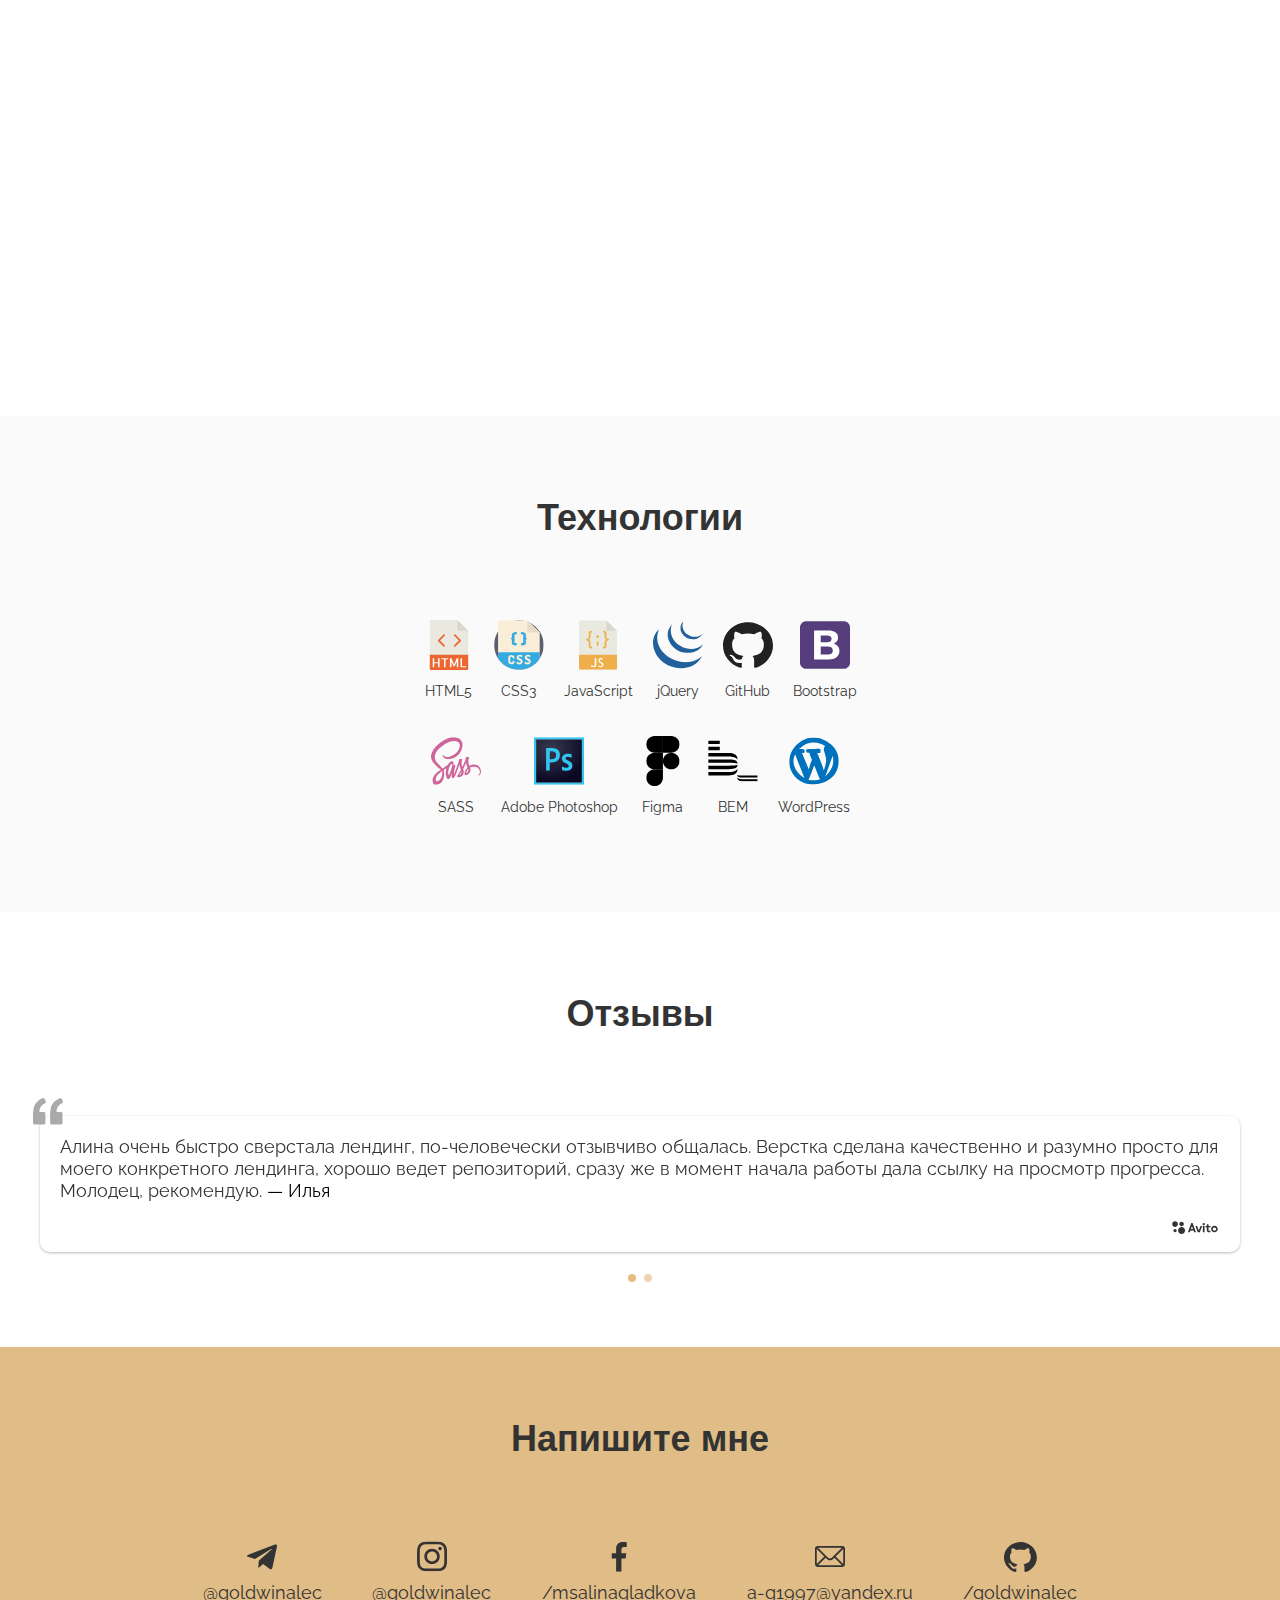
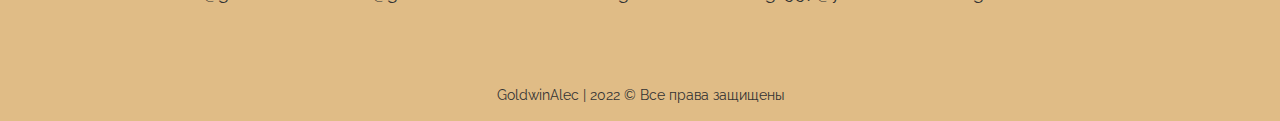
==== commit 4770b33f: "Update footer" ====
--- a/index.html
+++ b/index.html
@@ -489,7 +489,7 @@
           </ul>
         </div>
         <div class="footer__policy">
-          GoldwinAlec | 2021 © Все права защищены
+          GoldwinAlec | 2022 © Все права защищены
         </div>
       </div>
     </footer>
@@ -564,7 +564,7 @@
           <table class="modal__table table">
             <tr class="table__row">
               <td class="table__title">Тип проекта:</td>
-              <td class="table__text">Учебный</td>
+              <td class="table__text">Для портфолио</td>
             </tr>
             <tr class="table__row">
               <td class="table__title">Задачи:</td>
@@ -632,7 +632,7 @@
           <table class="modal__table table">
             <tr class="table__row">
               <td class="table__title">Тип проекта:</td>
-              <td class="table__text">Учебный</td>
+              <td class="table__text">Для портфолио</td>
             </tr>
             <tr class="table__row">
               <td class="table__title">Задачи:</td>
@@ -772,7 +772,7 @@
           <table class="modal__table table">
             <tr class="table__row">
               <td class="table__title">Тип проекта:</td>
-              <td class="table__text">Учебный</td>
+              <td class="table__text">Для портфолио</td>
             </tr>
             <tr class="table__row">
               <td class="table__title">Задачи:</td>
--- a/css/style.css
+++ b/css/style.css
@@ -66,15 +66,10 @@
   height: 100%;
   font-size: 18px;
   line-height: 22px;
-  transition: all 0.3s;
-  -webkit-transition: all 0.3s;
-  -moz-transition: all 0.3s;
-  -ms-transition: all 0.3s;
-  -o-transition: all 0.3s;
 }
 
 .page--dark {
-  background-color: #222222;
+  background-color: #111111;
   color: #ffffff;
 }
 
@@ -111,15 +106,12 @@
 
 .header__inner {
   display: -webkit-box;
-  display: -webkit-flex;
   display: -ms-flexbox;
   display: flex;
   -webkit-box-pack: justify;
-  -webkit-justify-content: space-between;
       -ms-flex-pack: justify;
           justify-content: space-between;
   -webkit-box-align: center;
-  -webkit-align-items: center;
       -ms-flex-align: center;
           align-items: center;
 }
@@ -134,11 +126,9 @@
 
 .header__nav {
   display: -webkit-box;
-  display: -webkit-flex;
   display: -ms-flexbox;
   display: flex;
   -webkit-box-align: end;
-  -webkit-align-items: flex-end;
       -ms-flex-align: end;
           align-items: flex-end;
 }
@@ -147,15 +137,12 @@
   display: none;
   -webkit-box-orient: vertical;
   -webkit-box-direction: normal;
-  -webkit-flex-direction: column;
       -ms-flex-direction: column;
           flex-direction: column;
   -webkit-box-align: center;
-  -webkit-align-items: center;
       -ms-flex-align: center;
           align-items: center;
   -webkit-box-pack: justify;
-  -webkit-justify-content: space-between;
       -ms-flex-pack: justify;
           justify-content: space-between;
   width: 30px;
@@ -176,7 +163,6 @@
 
 .header__nav-toggle--active .header__nav-line:first-child {
   -webkit-transform: translateY(9px) rotate(45deg);
-      -ms-transform: translateY(9px) rotate(45deg);
           transform: translateY(9px) rotate(45deg);
 }
 
@@ -186,17 +172,14 @@
 
 .header__nav-toggle--active .header__nav-line:last-child {
   -webkit-transform: translateY(-9px) rotate(135deg);
-      -ms-transform: translateY(-9px) rotate(135deg);
           transform: translateY(-9px) rotate(135deg);
 }
 
 .header__menu {
   display: -webkit-box;
-  display: -webkit-flex;
   display: -ms-flexbox;
   display: flex;
   -webkit-box-align: end;
-  -webkit-align-items: flex-end;
       -ms-flex-align: end;
           align-items: flex-end;
 }
@@ -237,10 +220,9 @@
   width: 18px;
   height: 18px;
   background-image: url("/images/switch-dark.svg");
-  content: "";
+  content: '';
   background-repeat: no-repeat;
-  -webkit-background-size: cover;
-          background-size: cover;
+  background-size: cover;
   background-position: 0 0;
   z-index: 1000;
 }
@@ -259,25 +241,21 @@
   width: 18px;
   height: 18px;
   background-image: url("/images/switch-light.svg");
-  content: "";
+  content: '';
   background-repeat: no-repeat;
-  -webkit-background-size: cover;
-          background-size: cover;
+  background-size: cover;
   background-position: 0 0;
   z-index: 1000;
 }
 
 .header__lang {
   display: -webkit-box;
-  display: -webkit-flex;
   display: -ms-flexbox;
   display: flex;
   -webkit-box-align: center;
-  -webkit-align-items: center;
       -ms-flex-align: center;
           align-items: center;
   -webkit-box-pack: justify;
-  -webkit-justify-content: space-between;
       -ms-flex-pack: justify;
           justify-content: space-between;
   position: relative;
@@ -344,15 +322,12 @@
 
 .hero__inner {
   display: -webkit-box;
-  display: -webkit-flex;
   display: -ms-flexbox;
   display: flex;
   -webkit-box-align: center;
-  -webkit-align-items: center;
       -ms-flex-align: center;
           align-items: center;
   -webkit-box-pack: justify;
-  -webkit-justify-content: space-between;
       -ms-flex-pack: justify;
           justify-content: space-between;
   max-width: 860px;
@@ -408,7 +383,7 @@
 
 .page--dark .services,
 .page--dark .technologies {
-  background-color: #333333;
+  background-color: #222222;
 }
 
 .page--light .services {
@@ -421,15 +396,12 @@
 
 .services__inner {
   display: -webkit-box;
-  display: -webkit-flex;
   display: -ms-flexbox;
   display: flex;
   -webkit-box-align: center;
-  -webkit-align-items: center;
       -ms-flex-align: center;
           align-items: center;
   -webkit-box-pack: center;
-  -webkit-justify-content: center;
       -ms-flex-pack: center;
           justify-content: center;
 }
@@ -470,7 +442,7 @@
 
 .services__list-item,
 .table__list-item {
-  list-style-type: "\2014";
+  list-style-type: '\2014';
   padding-left: 10px;
 }
 
@@ -484,7 +456,6 @@
         grid-template-columns: 300px 300px;
     gap: 20px;
     -webkit-box-pack: center;
-    -webkit-justify-content: center;
         -ms-flex-pack: center;
             justify-content: center;
   }
@@ -504,13 +475,6 @@
 
 .items__img {
   display: block;
-  border-radius: 10px;
-  -webkit-border-radius: 10px;
-  -moz-border-radius: 10px;
-  -ms-border-radius: 10px;
-  -o-border-radius: 10px;
-  filter: brightness(70%);
-  -webkit-filter: brightness(70%);
   transition: all 0.3s;
   -webkit-transition: all 0.3s;
   -moz-transition: all 0.3s;
@@ -520,8 +484,8 @@
 
 .items__img:hover {
   cursor: pointer;
-  filter: brightness(100%);
-  -webkit-filter: brightness(100%);
+  -webkit-box-shadow: 4px 4px 8px 0px rgba(102, 102, 102, 0.2);
+          box-shadow: 4px 4px 8px 0px rgba(102, 102, 102, 0.2);
 }
 
 .items__slide:nth-child(1) {
@@ -538,37 +502,30 @@
 
 .technologies__items {
   display: -webkit-box;
-  display: -webkit-flex;
   display: -ms-flexbox;
   display: flex;
-  -webkit-flex-wrap: wrap;
-      -ms-flex-wrap: wrap;
-          flex-wrap: wrap;
+  -ms-flex-wrap: wrap;
+      flex-wrap: wrap;
   gap: 20px;
   max-width: 500px;
   margin: 0 auto;
   -webkit-box-pack: center;
-  -webkit-justify-content: center;
       -ms-flex-pack: center;
           justify-content: center;
 }
 
 .technologies__item {
   display: -webkit-box;
-  display: -webkit-flex;
   display: -ms-flexbox;
   display: flex;
   -webkit-box-orient: vertical;
   -webkit-box-direction: normal;
-  -webkit-flex-direction: column;
       -ms-flex-direction: column;
           flex-direction: column;
   -webkit-box-align: center;
-  -webkit-align-items: center;
       -ms-flex-align: center;
           align-items: center;
   -webkit-box-pack: justify;
-  -webkit-justify-content: space-between;
       -ms-flex-pack: justify;
           justify-content: space-between;
 }
@@ -622,11 +579,9 @@
 
 .feedback__items .slick-track {
   -webkit-box-pack: stretch;
-  -webkit-justify-content: stretch;
       -ms-flex-pack: stretch;
           justify-content: stretch;
   display: -webkit-box;
-  display: -webkit-flex;
   display: -ms-flexbox;
   display: flex;
 }
@@ -637,7 +592,7 @@
 
 .feedback__item::before {
   position: absolute;
-  content: "";
+  content: '';
   width: 30px;
   height: 27px;
   background-image: url("/images/quote.svg");
@@ -707,36 +662,29 @@
 
 .footer__social {
   display: -webkit-box;
-  display: -webkit-flex;
   display: -ms-flexbox;
   display: flex;
   -webkit-box-align: center;
-  -webkit-align-items: center;
       -ms-flex-align: center;
           align-items: center;
-  -webkit-justify-content: space-around;
-      -ms-flex-pack: distribute;
-          justify-content: space-around;
+  -ms-flex-pack: distribute;
+      justify-content: space-around;
   padding: 0;
   margin-bottom: 80px;
 }
 
 .social-list__link {
   display: -webkit-box;
-  display: -webkit-flex;
   display: -ms-flexbox;
   display: flex;
   -webkit-box-orient: vertical;
   -webkit-box-direction: normal;
-  -webkit-flex-direction: column;
       -ms-flex-direction: column;
           flex-direction: column;
   -webkit-box-align: center;
-  -webkit-align-items: center;
       -ms-flex-align: center;
           align-items: center;
   -webkit-box-pack: center;
-  -webkit-justify-content: center;
       -ms-flex-pack: center;
           justify-content: center;
   text-decoration: underline;
@@ -777,8 +725,7 @@
 }
 
 .modal {
-  opacity: 0;
-  visibility: hidden;
+  display: none;
   position: fixed;
   top: 0;
   bottom: 0;
@@ -789,17 +736,12 @@
   background-color: rgba(51, 51, 51, 0.8);
   -webkit-backdrop-filter: blur(30px);
           backdrop-filter: blur(30px);
+  z-index: -1;
+}
+
+.modal--opened {
+  display: block;
   z-index: 10;
-  transition: all 0.3s;
-  -webkit-transition: all 0.3s;
-  -moz-transition: all 0.3s;
-  -ms-transition: all 0.3s;
-  -o-transition: all 0.3s;
-}
-
-.modal--opened {
-  opacity: 1;
-  visibility: visible;
 }
 
 .page--light .modal {
@@ -808,15 +750,12 @@
 
 .modal__inner {
   display: -webkit-box;
-  display: -webkit-flex;
   display: -ms-flexbox;
   display: flex;
   -webkit-box-align: center;
-  -webkit-align-items: center;
       -ms-flex-align: center;
           align-items: center;
   -webkit-box-pack: justify;
-  -webkit-justify-content: space-between;
       -ms-flex-pack: justify;
           justify-content: space-between;
   height: 100vh;
@@ -849,11 +788,9 @@
 .modal__mockups {
   position: relative;
   display: -webkit-box;
-  display: -webkit-flex;
   display: -ms-flexbox;
   display: flex;
   -webkit-box-align: center;
-  -webkit-align-items: center;
       -ms-flex-align: center;
           align-items: center;
 }
@@ -861,8 +798,7 @@
 .devices__laptop {
   background-image: url("/images/laptop.svg");
   background-repeat: no-repeat;
-  -webkit-background-size: cover;
-          background-size: cover;
+  background-size: cover;
   width: 500px;
   height: 293px;
 }
@@ -899,8 +835,7 @@
 .devices__mobile {
   background-image: url("/images/mobile.svg");
   background-repeat: no-repeat;
-  -webkit-background-size: 100% 100%;
-          background-size: 100% 100%;
+  background-size: 100% 100%;
   width: 146px;
   height: 293px;
   z-index: 1000;
@@ -942,8 +877,7 @@
   height: 50px;
   background-image: url("/images/top-btn.svg");
   background-repeat: no-repeat;
-  -webkit-background-size: 20px 20px;
-          background-size: 20px 20px;
+  background-size: 20px 20px;
   background-position: center center;
   background-color: rgba(170, 170, 170, 0.7);
   border: 1px solid #ccc;
@@ -954,7 +888,7 @@
   -o-border-radius: 50%;
   transition: all 0.3s;
   cursor: pointer;
-  z-index: 10;
+  z-index: 9;
   -webkit-transition: all 0.3s;
   -moz-transition: all 0.3s;
   -ms-transition: all 0.3s;
@@ -1129,11 +1063,9 @@
   .modal__inner {
     -webkit-box-orient: vertical;
     -webkit-box-direction: reverse;
-    -webkit-flex-direction: column-reverse;
         -ms-flex-direction: column-reverse;
             flex-direction: column-reverse;
     -webkit-box-pack: center;
-    -webkit-justify-content: center;
         -ms-flex-pack: center;
             justify-content: center;
   }
@@ -1179,7 +1111,6 @@
   }
   .hero__inner {
     -webkit-box-pack: center;
-    -webkit-justify-content: center;
         -ms-flex-pack: center;
             justify-content: center;
   }
@@ -1204,9 +1135,8 @@
     margin-top: 0;
   }
   .footer__social {
-    -webkit-flex-wrap: wrap;
-        -ms-flex-wrap: wrap;
-            flex-wrap: wrap;
+    -ms-flex-wrap: wrap;
+        flex-wrap: wrap;
     margin-bottom: 60px;
   }
   .social-list__item {
@@ -1233,9 +1163,8 @@
     height: 200px;
   }
   .services__inner {
-    -webkit-flex-wrap: wrap;
-        -ms-flex-wrap: wrap;
-            flex-wrap: wrap;
+    -ms-flex-wrap: wrap;
+        flex-wrap: wrap;
   }
   .services__img {
     margin-bottom: 20px;
@@ -1247,44 +1176,32 @@
     font-size: 16px;
   }
   .header__menu {
-    opacity: 0;
-    visibility: hidden;
+    display: none;
     position: fixed;
     top: 0;
     bottom: 0;
     left: 0;
     right: 0;
-    display: -webkit-box;
-    display: -webkit-flex;
-    display: -ms-flexbox;
-    display: flex;
     -webkit-box-orient: vertical;
     -webkit-box-direction: normal;
-    -webkit-flex-direction: column;
         -ms-flex-direction: column;
             flex-direction: column;
     -webkit-box-align: center;
-    -webkit-align-items: center;
         -ms-flex-align: center;
             align-items: center;
     -webkit-box-pack: start;
-    -webkit-justify-content: start;
         -ms-flex-pack: start;
             justify-content: start;
     padding: 50px;
     height: 100vh;
     -webkit-backdrop-filter: blur(60px);
             backdrop-filter: blur(60px);
-    transition: all 0.3s;
-    -webkit-transition: all 0.3s;
-    -moz-transition: all 0.3s;
-    -ms-transition: all 0.3s;
-    -o-transition: all 0.3s;
     z-index: 10;
   }
   .header__menu--visible {
-    opacity: 1;
-    visibility: visible;
+    display: -webkit-box;
+    display: -ms-flexbox;
+    display: flex;
   }
   .header__menu-item + .header__menu-item {
     margin: 0;
@@ -1292,7 +1209,6 @@
   }
   .header__nav-toggle {
     display: -webkit-box;
-    display: -webkit-flex;
     display: -ms-flexbox;
     display: flex;
     z-index: 12;
@@ -1321,19 +1237,16 @@
     padding: 35px 0;
     -webkit-box-orient: vertical;
     -webkit-box-direction: normal;
-    -webkit-flex-direction: column;
         -ms-flex-direction: column;
             flex-direction: column;
   }
   .hero__img {
     -webkit-box-ordinal-group: 2;
-    -webkit-order: 1;
         -ms-flex-order: 1;
             order: 1;
   }
   .hero__title {
     -webkit-box-ordinal-group: 3;
-    -webkit-order: 2;
         -ms-flex-order: 2;
             order: 2;
     max-width: 320px;
@@ -1359,16 +1272,13 @@
     line-height: 36px;
   }
   .footer__social {
-    -webkit-flex-wrap: nowrap;
-        -ms-flex-wrap: nowrap;
-            flex-wrap: nowrap;
+    -ms-flex-wrap: nowrap;
+        flex-wrap: nowrap;
     -webkit-box-orient: vertical;
     -webkit-box-direction: normal;
-    -webkit-flex-direction: column;
         -ms-flex-direction: column;
             flex-direction: column;
     -webkit-box-align: start;
-    -webkit-align-items: flex-start;
         -ms-flex-align: start;
             align-items: flex-start;
     margin: 0 10px;
@@ -1379,15 +1289,12 @@
   .social-list__link {
     -webkit-box-orient: horizontal;
     -webkit-box-direction: normal;
-    -webkit-flex-direction: row;
         -ms-flex-direction: row;
             flex-direction: row;
     -webkit-box-align: center;
-    -webkit-align-items: center;
         -ms-flex-align: center;
             align-items: center;
     -webkit-box-pack: center;
-    -webkit-justify-content: center;
         -ms-flex-pack: center;
             justify-content: center;
   }
@@ -1413,7 +1320,6 @@
   .modal__inner {
     -webkit-box-orient: vertical;
     -webkit-box-direction: normal;
-    -webkit-flex-direction: column;
         -ms-flex-direction: column;
             flex-direction: column;
   }
@@ -1422,8 +1328,7 @@
   }
   .devices__laptop {
     background-image: url("/images/tablet.svg");
-    -webkit-background-size: 100% 100%;
-            background-size: 100% 100%;
+    background-size: 100% 100%;
     height: 244px;
     width: 340px;
   }
@@ -1441,11 +1346,9 @@
   .modal__mockups {
     -webkit-box-orient: vertical;
     -webkit-box-direction: normal;
-    -webkit-flex-direction: column;
         -ms-flex-direction: column;
             flex-direction: column;
     -webkit-box-pack: center;
-    -webkit-justify-content: center;
         -ms-flex-pack: center;
             justify-content: center;
   }
@@ -1470,7 +1373,6 @@
   }
   .modal__inner {
     -webkit-box-pack: start;
-    -webkit-justify-content: flex-start;
         -ms-flex-pack: start;
             justify-content: flex-start;
   }
@@ -1510,15 +1412,12 @@
   }
   .technologies__inner {
     display: -webkit-box;
-    display: -webkit-flex;
     display: -ms-flexbox;
     display: flex;
     -webkit-box-align: center;
-    -webkit-align-items: center;
         -ms-flex-align: center;
             align-items: center;
     -webkit-box-pack: center;
-    -webkit-justify-content: center;
         -ms-flex-pack: center;
             justify-content: center;
   }
